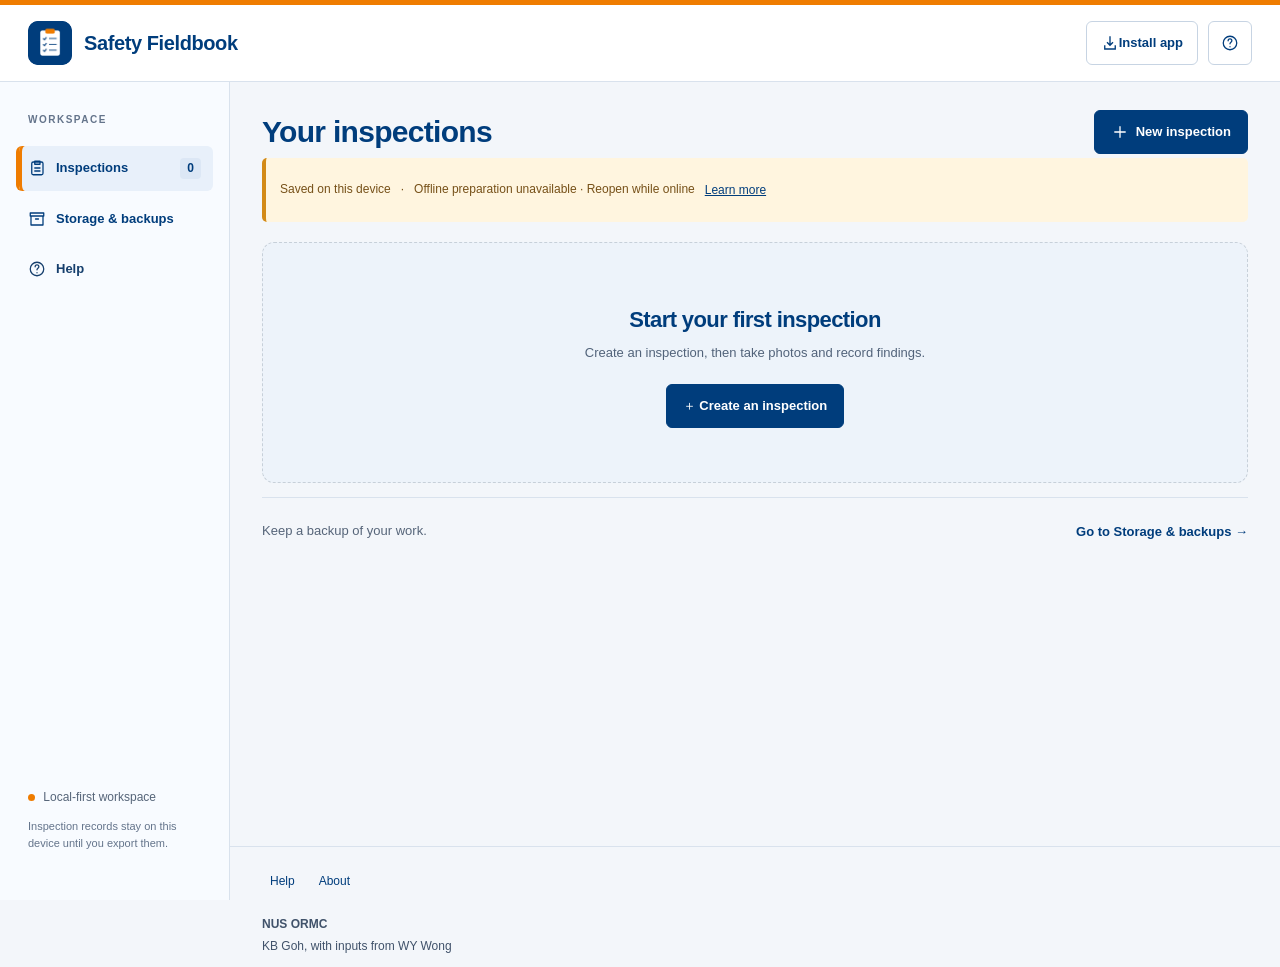
==== index.html @ 097affde "Release 1.1.0: compact status, clear warnings and dated releases" ====
<!doctype html><html lang="en"><head><meta charset="utf-8"><meta name="viewport" content="width=device-width,initial-scale=1,viewport-fit=cover"><meta name="theme-color" content="#003D7C"><link rel="manifest" href="manifest.webmanifest"><link rel="icon" type="image/png" href="icon-rounded-192.png"><link rel="apple-touch-icon" href="apple-touch-icon.png"><meta name="apple-mobile-web-app-capable" content="yes"><meta name="apple-mobile-web-app-title" content="Fieldbook"><title>Safety Fieldbook</title><link rel="stylesheet" href="style.css"></head><body>
<header class="app-header"><div class="brand-row"><a class="brand" href="./"><img class="mark" src="icon-rounded-192.png" width="44" height="44" alt=""> <span class="brand-name">Safety Fieldbook</span></a><button id="installApp" class="install-control" aria-controls="installHelp" aria-expanded="false" title="Install app or view installation instructions"><svg width="18" height="18" viewBox="0 0 24 24" aria-hidden="true" fill="none" stroke="currentColor" stroke-width="1.8"><path d="M12 3v12m-4-4 4 4 4-4M5 15v5h14v-5"/></svg><span id="installLabel">Install app</span></button><a class="header-help" href="help.html" aria-label="Help" title="Help"><svg class="ui-icon" width="18" height="18" viewBox="0 0 24 24" fill="none" stroke="currentColor" stroke-width="1.7" stroke-linecap="round" stroke-linejoin="round" aria-hidden="true" focusable="false"><circle cx="12" cy="12" r="9"/><path d="M9.5 9a2.5 2.5 0 0 1 5 0c0 2-2.5 2-2.5 4M12 17h.01"/></svg></a></div></header><aside aria-label="Workspace navigation"><div class="workspace">WORKSPACE</div><button class="nav active" id="inspectionsNav"><svg class="ui-icon" width="18" height="18" viewBox="0 0 24 24" fill="none" stroke="currentColor" stroke-width="1.7" stroke-linecap="round" stroke-linejoin="round" aria-hidden="true" focusable="false"><rect x="5" y="4" width="15" height="17" rx="2"/><path d="M9 3h7v4H9zM9 12h7M9 16h7"/></svg>Inspections <span id="navCount">0</span></button><button class="nav" id="storageNav"><svg class="ui-icon" width="18" height="18" viewBox="0 0 24 24" fill="none" stroke="currentColor" stroke-width="1.7" stroke-linecap="round" stroke-linejoin="round" aria-hidden="true" focusable="false"><path d="M4 8h16v12H4zM3 4h18v4H3zM10 12h4"/></svg>Storage & backups</button><a class="nav help-nav" href="help.html"><svg class="ui-icon" width="18" height="18" viewBox="0 0 24 24" fill="none" stroke="currentColor" stroke-width="1.7" stroke-linecap="round" stroke-linejoin="round" aria-hidden="true" focusable="false"><circle cx="12" cy="12" r="9"/><path d="M9.5 9a2.5 2.5 0 0 1 5 0c0 2-2.5 2-2.5 4M12 17h.01"/></svg>Help</a><div class="aside-bottom"><span class="local-dot"></span> Local-first workspace<p>Inspection records stay on this device until you export them.</p></div></aside>
<div class="shell"><span id="crumb" hidden>Inspections</span><dialog id="appInfoDialog" aria-labelledby="appInfoTitle"><h2 id="appInfoTitle">Safety Fieldbook app</h2><p class="release-meta">Version 1.1.0 · <time datetime="2026-11-10">10 Nov 2026</time></p><details class="release-notes"><summary>What’s new in 1.1.0</summary><ul><li>Compact saving and offline status below the page title.</li><li>Prominent warnings when saving or offline preparation fails.</li><li>Version, release date and release notes in About and app information.</li></ul></details><p id="installHelp">Open this app online once and wait for “Offline ready”. On iPhone or iPad: open in Safari, tap Share, then Add to Home Screen. On Android or desktop: use Install app or your browser’s install menu. Drafts and photos stay in this browser; export backups regularly.</p><p id="installMessage" role="status" aria-live="polite"></p><div class="actions"><button id="checkAppUpdate" type="button">Check for updates</button><button id="closeAppInfo" type="button" class="primary">Close</button></div></dialog><main>
<button class="back inspection-back" id="inspectionBack" hidden><svg class="ui-icon" width="18" height="18" viewBox="0 0 24 24" fill="none" stroke="currentColor" stroke-width="1.7" stroke-linecap="round" stroke-linejoin="round" aria-hidden="true" focusable="false"><path d="m10 5-7 7 7 7M3 12h18"/></svg>All inspections</button><div class="page-heading"><div><div class="eyebrow">OBSERVE. RECORD. IMPROVE.</div><h1 id="pageTitle" tabindex="-1">Your inspections</h1><p id="pageSubtitle">A clearer picture of safety, one finding at a time.</p></div><button class="primary" id="newInspection"><svg class="ui-icon" width="18" height="18" viewBox="0 0 24 24" fill="none" stroke="currentColor" stroke-width="1.7" stroke-linecap="round" stroke-linejoin="round" aria-hidden="true" focusable="false"><path d="M12 5v14M5 12h14"/></svg>New inspection</button></div>
<div id="pageStatus" class="page-status" aria-label="Saving and offline status"><span id="saveStatus" role="status" aria-live="polite">Opening local storage…</span><span class="status-separator" aria-hidden="true">·</span><span id="offlineStatus" role="status">Preparing offline app…</span><span id="networkStatus" hidden></span><button id="statusDetails" class="status-details" aria-controls="deviceStatusHelp" aria-expanded="false">Learn more</button><button id="updateApp" hidden>Update available</button></div><p id="deviceStatusHelp" hidden>Drafts and attachments are saved in this browser on this device. Export a ZIP for a backup. Offline ready means the app files are cached; cloud upload is unavailable. <a href="help.html#saving-offline">Saving and offline help</a></p><div id="content"></div>
</main><footer class="app-footer"><nav aria-label="Footer"><a href="help.html">Help</a><a href="help.html#about">About</a></nav><div class="footer-credit"><span>NUS ORMC</span><span>KB Goh, with inputs from WY Wong</span></div></footer></div>
<dialog id="inspectionDialog" aria-labelledby="inspectionDialogTitle"><form id="inspectionForm"><div class="eyebrow">GET STARTED</div><h2 id="inspectionDialogTitle">New inspection</h2><label>Inspection title<input name="title" required maxlength="160" placeholder="e.g. Engineering laboratory walkthrough"></label><div class="form-grid"><label>Date<input name="date" type="date" required></label><label>Inspector<input name="inspector" required maxlength="100" placeholder="Your name"></label></div><div class="actions"><button type="button" data-close="inspectionDialog">Cancel</button><button class="primary" type="submit">Save inspection</button></div></form></dialog>
<dialog id="findingDialog" aria-labelledby="findingDialogTitle"><form id="findingForm"><div class="eyebrow">FIELD NOTE</div><h2 id="findingDialogTitle" tabindex="-1">Add a finding</h2><div id="findingPhotoPreviews" class="finding-photo-previews" hidden></div><p id="findingPhotoStatus" class="muted"></p><p class="camera-storage-help">Camera photos are stored in this app and may not appear in Photos. Use a photo’s ⋯ menu to download its original or open Share / save photo, then choose Save Image if offered.</p><button type="button" id="finishFindingLaterTop" hidden>Finish later · Keep photos</button><label>Description<textarea name="description" aria-describedby="descriptionDictationHelp" required rows="3" placeholder="What did you observe?"></textarea></label><p id="descriptionDictationHelp" class="dictation-help">Use your keyboard’s microphone to dictate. <a href="help.html#voice-input" target="_blank" rel="noopener">Help ↗</a></p><fieldset class="location-fields"><legend>Location <span class="muted">(optional)</span></legend><label>Building<input name="building" placeholder="e.g. Engineering E3"></label><div class="form-grid"><label>Floor<input name="floor" placeholder="e.g. Level 2"></label><label>Room<input name="room" placeholder="e.g. 02-14"></label></div></fieldset><div class="discard-finding-row"><button type="button" class="danger" id="discardFinding" hidden>Discard incomplete finding</button></div><div class="actions finding-form-actions"><button type="button" data-close="findingDialog" id="cancelFinding">Cancel</button><button class="primary" id="saveFindingDetails">Save finding</button></div></form></dialog>
<dialog id="photoDialog" class="photo-dialog" aria-labelledby="photoDialogTitle"><div class="photo-head"><div><div class="eyebrow">PHOTO WORKSPACE</div><h2 id="photoDialogTitle">Annotate photo</h2></div><button id="closePhoto">Done</button></div><div class="toolbar" role="group" aria-label="Annotation tools"><button data-tool="select" class="selected">↖ Move</button><button data-tool="arrow">↗ Arrow</button><button data-tool="circle">○ Circle</button><button data-tool="rectangle">□ Rectangle</button><button data-tool="text">T Text</button><label class="color-label">Color <input id="annotationColor" type="color" value="#ed503f"></label></div><p class="muted">Drag to draw. Choose Move and an annotation below to reposition it. Originals are preserved. <a href="help.html#photos" target="_blank" rel="noopener">Annotation help ↗</a></p><div class="canvas-wrap"><canvas id="canvas" aria-label="Photo annotation canvas"></canvas></div><div id="annotationList"></div><label>Text for selected or new annotation<input id="annotationText" placeholder="e.g. Keep access clear"></label><div class="actions"><button id="deleteAnnotation">Delete selected</button><button id="undoAnnotation">Undo last change</button></div></dialog>

<dialog id="exportDialog" aria-labelledby="exportDialogTitle"><form id="exportForm"><div class="eyebrow">DOWNLOAD & ORGANISE</div><h2 id="exportDialogTitle">Export inspection</h2><p id="exportSummary" class="muted"></p><p class="small"><a href="help.html#export" target="_blank" rel="noopener">Help choosing an export option ↗</a></p><fieldset class="export-options"><legend>Export options</legend>
<label class="export-option"><input type="radio" name="mode" value="archive"><span><strong>Smaller archive · Keep originals</strong><small>Unchanged original photos + annotated JPEGs, up to 1600 px. Smaller than full quality when annotated PNGs are large.</small></span></label>
<label class="export-option"><input type="radio" name="mode" value="share" checked><span><strong>Compact sharing · Recommended</strong><small>Use this ZIP in Safety Fieldbook Report Studio.</small><small>Default for sharing. Annotated JPEGs only, up to 1600 px. Original photos are NOT included in this ZIP. Originals stay on this device.</small></span></label>
<label class="export-option"><input type="radio" name="mode" value="full"><span><strong>Full quality · Original resolution</strong><small>Unchanged originals + full-resolution annotated PNGs. Best when fine image detail needs to be retained.</small></span></label>
<label class="export-option"><input type="radio" name="mode" value="recovery"><span><strong>Recovery backup · Readable files only</strong><small>Use if an export fails. Saves text, metadata and readable originals without rendering. Missing files are listed in RECOVERY-NOTES.txt. May be incomplete.</small></span></label></fieldset><p class="muted">Standard options include an offline HTML report, finding folders, findings.csv, photos.csv, audio.csv, saved audio and editable annotation metadata in JSON. JPEGs may lose fine detail. Size varies by photo.</p><p class="muted" id="exportWarning"></p><p id="exportStatus" role="status" aria-live="polite"></p><div class="actions"><button type="button" data-close="exportDialog" id="cancelExport">Cancel</button><button class="primary" id="downloadExport">Download ZIP</button></div></form></dialog>
<dialog id="voiceDialog" aria-labelledby="voiceDialogTitle"><form id="voiceForm"><div class="eyebrow">LOCAL AUDIO NOTE</div><h2 id="voiceDialogTitle">Voice note</h2><p class="muted">Record or attach an audio note to this finding. Audio is saved on this device and included in exports.</p><label>Note title<input id="voiceTitle" maxlength="120" placeholder="e.g. Access obstruction at Room 02-14"></label><div class="voice-record-controls"><button type="button" id="startRecording">● Record audio</button><button type="button" id="stopRecording" disabled>Stop recording</button><label class="audio-attachment">Attach audio file<input id="voiceFile" type="file" accept="audio/*"></label></div><p id="voiceStatus" role="status" aria-live="polite">Ready to record or attach audio.</p><audio id="voicePlayback" controls preload="metadata" hidden></audio><p class="muted">Recording stops after 5 minutes or when the app goes into the background. Review and save the note before leaving.</p><div class="actions"><button type="button" id="cancelVoice">Cancel</button><button class="primary" id="saveVoice" disabled>Save audio note</button></div></form></dialog>
<dialog id="deleteDialog" aria-labelledby="deleteDialogTitle"><form id="deleteForm"><div class="eyebrow">LOCAL RECORDS</div><h2 id="deleteDialogTitle">Delete inspection?</h2><p id="deleteSummary"></p><p class="muted">Export any records you need before deleting. This cannot be undone, and exported records cannot currently be imported back into the app. Close other Fieldbook tabs first.</p><label id="deleteConfirmLabel" hidden>Type DELETE to clear all local inspections<input id="deleteConfirm" autocomplete="off" spellcheck="false"></label><p id="deleteStatus" role="status"></p><div class="actions"><button type="button" data-close="deleteDialog" id="cancelDelete">Cancel</button><button class="danger-button" id="confirmDelete">Delete inspection</button></div></form></dialog>
<dialog id="unsavedFormDialog" aria-labelledby="unsavedFormTitle"><h2 id="unsavedFormTitle">Keep your unsaved edits?</h2><p id="unsavedFormMessage"></p><div class="actions"><button id="discardFormEdits">Discard edits</button><button id="keepFormEditing" class="primary" autofocus>Keep editing</button></div></dialog><dialog id="discardFindingDialog" aria-labelledby="discardFindingTitle"><h2 id="discardFindingTitle">Discard incomplete finding?</h2><p id="discardFindingSummary"></p><div class="actions"><button id="keepPhotoFinding">Keep finding</button><button id="confirmDiscardFinding" class="danger-button">Discard finding & photos</button></div></dialog><dialog id="photoImportDialog" aria-labelledby="photoImportTitle"><h2 id="photoImportTitle">Saving photos</h2><p id="photoImportStatus" role="status" aria-live="polite">Preparing photos…</p><p class="muted">Keep this page open while the original photos are saved on this device.</p></dialog><dialog id="captureDialog" class="capture-dialog" aria-labelledby="captureTitle"><h2 id="captureTitle">Take photo</h2><p id="captureStatus" role="status" aria-live="polite"></p><video id="captureVideo" autoplay muted playsinline aria-label="Live camera preview"></video><label id="captureCameraLabel" hidden>Camera<select id="captureCamera"></select></label><div class="actions"><button id="captureCancel" type="button">Cancel</button><button id="captureFallback" type="button">Add images instead</button><button id="captureRetry" type="button" hidden>Try again</button><button id="capturePhoto" type="button" class="primary" disabled>Capture photo</button></div></dialog><dialog id="helpDialog" class="help-dialog" aria-labelledby="helpDialogTitle"><div class="help-dialog-head"><h2 id="helpDialogTitle">Safety Fieldbook Help</h2><button id="closeHelp" type="button">Close Help</button></div><iframe id="helpFrame" title="Safety Fieldbook help guide"></iframe></dialog><div id="toast" role="status"></div><input id="photoInput" type="file" accept="image/*" multiple hidden><input id="cameraInput" type="file" accept="image/*" capture="environment" hidden><script type="module" src="app.js"></script><script type="module" src="pwa.js"></script><script type="module" src="help-popup.js"></script></body></html>
---- style.css ----
:root{font-family:'DM Sans',system-ui,sans-serif;color:#23303d;background:#f3f5f7;font-synthesis:none;--brand:#16304b;--muted:#767b80;--line:#dce0e4}*{box-sizing:border-box}body{margin:0}button,input,textarea,select{font:inherit}button{cursor:pointer;min-height:44px;border:1px solid #d5d9de;background:white;color:#283747;border-radius:7px;padding:10px 16px;font-weight:600}button:hover{background:#e9edf2}button:disabled{cursor:wait;opacity:.5}button:focus-visible,a:focus-visible{outline:3px solid #d3a94a;outline-offset:3px}.primary{background:var(--brand);color:white;border-color:var(--brand);box-shadow:0 2px 3px #18273814}.primary:hover{background:#224060}aside{position:fixed;width:250px;height:100dvh;background:#e9edf1;border-right:1px solid var(--line);padding:32px 22px;display:flex;flex-direction:column}.brand{display:flex;align-items:center;gap:10px;text-decoration:none;color:#172a3f;font-family:Manrope,system-ui;font-size:18px;font-weight:600;letter-spacing:-.7px}.mark{background:#17304a;color:#cddbea;border-radius:10px;font-size:30px;line-height:42px;width:42px;text-align:center}.workspace{font-size:10px;letter-spacing:1.8px;color:#898e94;margin:49px 12px 18px;font-weight:700}.nav{text-align:left;background:transparent;border:0;margin:3px 0;font-size:14px}.nav.active{background:#d7dee6;color:#19314b}.nav span{float:right;font-size:12px;background:#e9edf2;padding:2px 6px;border-radius:4px}.aside-bottom{margin-top:auto;font-size:12px;color:#4c5a68;line-height:1.7;padding:12px}.aside-bottom p{color:#7c8289;font-size:11px}.version{display:block;margin-top:28px;font-size:9px;letter-spacing:1px}.local-dot{display:inline-block;width:7px;height:7px;background:#5e7791;border-radius:50%;margin-right:5px}.shell{margin-left:250px}header{height:78px;border-bottom:1px solid var(--line);display:flex;align-items:center;justify-content:space-between;padding:0 44px;font-size:12px;color:#7a8087;background:#f8f9fb}.slash{margin:0 16px;color:#b1b7bd}header b{font-weight:500;color:#404b57}#saveStatus{font-size:11px}main{max-width:1320px;margin:auto;padding:45px 44px 28px;min-height:calc(100dvh - 136px)}.page-heading{display:flex;align-items:center;justify-content:space-between;gap:20px;margin-bottom:32px}.eyebrow{font-size:10px;letter-spacing:2px;font-weight:700;color:#73808e}h1{font-family:Manrope,system-ui;font-size:34px;font-weight:600;letter-spacing:-1.5px;margin:10px 0}h2{font-family:Manrope,system-ui;font-size:22px;letter-spacing:-.6px}p{line-height:1.6}.page-heading p{color:#7b8187;font-size:13px;margin:0}.stats{display:grid;grid-template-columns:repeat(3,1fr);gap:16px;margin-bottom:32px}.stat{background:#fff;border:1px solid var(--line);border-radius:10px;padding:21px 24px;display:flex;justify-content:space-between;align-items:center}.stat strong{display:block;font-size:30px;font-family:Manrope;font-weight:500}.stat span{font-size:11px;color:#7c838a}.stat .stat-icon{width:39px;height:39px;border-radius:50%;background:#ebeff3;display:grid;place-items:center;font-size:18px;color:#5c7085}.section-heading{display:flex;align-items:center;justify-content:space-between;margin:22px 0 17px}.section-heading h2{font-size:17px;margin:0}.small,.muted{font-size:12px;color:#787e85}.inspection-card{background:white;border:1px solid var(--line);border-radius:10px;padding:22px 25px;margin-bottom:13px;display:flex;align-items:center;gap:18px}.card-icon{background:#e9eef3;width:48px;height:52px;border-radius:9px;display:grid;place-items:center;font-size:24px;flex-shrink:0}.card-body{flex:1;min-width:0}.card-body h3{font-size:16px;margin:0 0 9px;font-weight:600;overflow-wrap:anywhere}.card-meta{font-size:11px;color:#7a8087;display:flex;gap:18px;flex-wrap:wrap}.badge{font-size:10px;display:inline-block;padding:5px 9px;border-radius:4px;background:#e5ebf2;color:#455f7b;font-weight:600}.badge.High{background:#fae8e1;color:#af4d35}.badge.Medium{background:#faf1db;color:#9b762d}.badge.Low{background:#e4eaf1;color:#445d78}.empty{border:1px dashed #c7d0d9;border-radius:12px;background:#e9eef3;text-align:center;padding:54px 24px}.empty-symbol{font-size:35px;color:#657a91;margin-bottom:12px}.empty h2{margin:10px}.empty p{font-size:13px;color:#717a83;max-width:360px;margin:10px auto 20px}.note{display:flex;gap:15px;background:#e7ebf0;border-radius:8px;margin-top:30px;padding:18px 22px;color:#657280;font-size:12px;line-height:1.7}.note strong{color:#415367}.note p{margin:3px 0 0}footer{display:flex;justify-content:space-between;font-size:10px;color:#8f97a0;padding:20px 44px;border-top:1px solid var(--line)}.actions{display:flex;justify-content:flex-end;gap:10px;margin-top:22px;flex-wrap:wrap}.detail-top{background:#fff;border:1px solid var(--line);border-radius:10px;padding:22px;margin-bottom:24px;display:flex;align-items:center;justify-content:space-between;gap:12px}.back{background:transparent;border:0;padding-left:0}.finding{background:white;border:1px solid var(--line);border-radius:10px;padding:24px;margin-bottom:18px}.finding-title{display:flex;align-items:flex-start;gap:12px}.finding-title h3{font-size:16px;line-height:1.5;font-weight:500;margin:0;flex:1;white-space:pre-wrap;overflow-wrap:anywhere}.finding-number{font-size:11px;color:#778492;padding-top:5px}.finding-location{font-size:12px;color:#767e87;margin:12px 0}.finding-buttons{display:flex;gap:8px;flex-wrap:wrap;margin-top:18px}.finding-buttons button{font-size:12px}.photos{display:flex;gap:12px;overflow:auto;margin-top:17px;padding-bottom:8px}.photo-card{flex:0 0 150px}.photo-card img{width:150px;height:112px;object-fit:cover;border-radius:7px;display:block}.photo-card button{font-size:10px;width:100%;padding:4px;min-height:36px;margin-top:5px}.danger{color:#a34d3b}.storage-grid{display:grid;grid-template-columns:1fr 1fr;gap:20px}.storage-card{background:white;border:1px solid var(--line);border-radius:10px;padding:26px}.storage-card p{font-size:13px;color:#798087}.storage-card h3{font-size:17px}.storage-card.local{grid-column:1/-1;background:#e1e8f0}.storage-card .badge{background:#edeff1;color:#808890}dialog{border:1px solid #ced5dd;border-radius:14px;padding:30px;width:min(560px,calc(100% - 28px));color:#2a3643;max-height:92dvh;overflow:auto;box-shadow:0 25px 100px #131f2c33}dialog::backdrop{background:#15283c77;backdrop-filter:blur(3px)}dialog h2{margin:10px 0 25px}label{display:flex;flex-direction:column;font-size:12px;font-weight:600;gap:7px;margin:15px 0}input,textarea,select{min-height:46px;border:1px solid #cfd6de;background:#f9fafc;border-radius:6px;padding:11px;color:#2a3643;width:100%}input:focus,textarea:focus,select:focus{outline:2px solid #7d94ac;outline-offset:1px}.form-grid{display:grid;grid-template-columns:1fr 1fr;gap:0 15px}.photo-dialog{width:min(950px,calc(100% - 20px))}.photo-head{display:flex;justify-content:space-between;align-items:center}.photo-head h2{margin:5px 0 16px}.toolbar{display:flex;gap:7px;flex-wrap:wrap}.toolbar button{font-size:12px;padding:8px 12px}.selected{background:#d8e2ec;border-color:#58708a}.color-label{flex-direction:row;align-items:center;margin:0}.color-label input{width:44px;padding:4px}.canvas-wrap{background:#18222d;border-radius:8px;text-align:center;overflow:hidden}canvas{max-width:100%;height:auto;max-height:52dvh;touch-action:none;vertical-align:middle}#annotationList{display:flex;gap:6px;flex-wrap:wrap;margin-top:12px}#annotationList button{font-size:11px;min-height:36px}#toast{position:fixed;bottom:25px;left:50%;transform:translateX(-50%);background:#162a3f;color:white;padding:14px 22px;border-radius:8px;font-size:13px;display:none;z-index:10;max-width:90vw}.review-note{font-size:12px;color:#6b7783}.review-note.warning{color:#a74d35}@media(max-width:1000px){aside{width:205px;padding:28px 14px}.brand{font-size:15px}.shell{margin-left:205px}main{padding:32px 26px}header,footer{padding-left:26px;padding-right:26px}.card-meta{gap:10px}.inspection-card{padding:18px}.page-heading h1{font-size:29px}}@media(max-width:700px){aside{position:static;width:100%;height:auto;padding:15px 18px;flex-direction:row;align-items:center;gap:10px;flex-wrap:wrap;border-right:0}.brand{font-size:17px;flex:1}.mark{width:32px;font-size:24px;line-height:33px}.workspace,.aside-bottom{display:none}.nav{font-size:11px;padding:8px;min-height:40px}.nav span{display:none}.shell{margin-left:0}header{height:55px;padding:0 18px;font-size:10px}#saveStatus{font-size:10px;max-width:50%;text-align:right}main{padding:27px 18px;min-height:calc(100dvh - 195px)}.page-heading{align-items:flex-start;flex-direction:column;margin-bottom:24px;gap:18px}.page-heading h1{font-size:29px}.page-heading>.primary{width:100%}.stats{gap:8px;margin-bottom:25px}.stat{padding:15px 12px}.stat strong{font-size:25px}.stat span{font-size:10px}.stat .stat-icon{display:none}.inspection-card{gap:12px;padding:17px 14px;flex-wrap:wrap}.card-icon{width:38px;height:44px}.inspection-card>button{width:100%;margin-top:4px}.card-body h3{font-size:14px}.detail-top{flex-wrap:wrap;padding:16px}.detail-top .actions{margin:0;width:100%}.detail-top .actions button{flex:1}.finding{padding:18px}.finding-title{flex-wrap:wrap}.finding-title h3{min-width:70%;font-size:14px}.storage-grid{grid-template-columns:1fr}.storage-card{padding:21px}footer{padding:18px;gap:15px;font-size:9px}.form-grid{gap:0 10px}dialog{padding:22px}.toolbar button{padding:8px}.note{padding:15px}.eyebrow{font-size:9px}}

.pwa-panel{border:1px solid var(--line);border-radius:8px;padding:13px 16px;background:#e7edf3;margin:-8px 0 25px;display:flex;align-items:center;justify-content:space-between;gap:12px;flex-wrap:wrap;font-size:11px}.pwa-panel>div:first-child{display:flex;flex-direction:column;gap:4px}#offlineStatus{font-weight:600}#networkStatus{font-size:10px;color:#677380}.pwa-actions{display:flex;gap:8px}.pwa-actions button{font-size:11px;min-height:44px;padding:7px 11px}#installHelp{width:100%;margin:0;line-height:1.7;color:#556373}[hidden]{display:none!important}

/* Interface review: shared app identity, legible metadata and touch controls. */
:root{font-family:system-ui,-apple-system,BlinkMacSystemFont,"Segoe UI",sans-serif;--muted:#59626b}
.brand,h1,h2,.stat strong{font-family:inherit}
.brand{letter-spacing:-.5px;line-height:1.3}
.brand .mark{display:block;width:44px;height:44px;border-radius:10px;flex:0 0 44px;object-fit:contain}
.card-icon{background:transparent;height:48px}
.card-icon img{display:block;width:100%;height:auto;border-radius:9px}
.empty-symbol img{display:block;margin:auto;border-radius:14px}
.stat strong{font-variant-numeric:tabular-nums;font-weight:600}
.stat span,.small,.muted,.card-meta,.finding-location,.review-note,.page-heading p{color:#59626b}
.card-meta,.small,.stat span,.review-note{font-size:12px}
.eyebrow,.workspace{color:#505f6f}
.pwa-panel{font-size:12px}
#networkStatus{font-size:12px;color:#4c5865}
#saveStatus{font-size:12px;color:#4f5964}
.pwa-actions button{font-size:12px}
input,textarea,select{font-size:16px}
.photo-card button,#annotationList button{min-height:44px;font-size:12px}
.finding-buttons button,.toolbar button{font-size:13px}
.color-label input{min-width:44px}
.page-heading>div,.detail-top>div{min-width:0}
h1{overflow-wrap:anywhere}
footer{color:#58626d;font-size:11px}
@media(max-width:700px){
 aside{display:grid;grid-template-columns:1fr 1fr;gap:8px;padding:16px 18px 12px}
 .brand{grid-column:1/-1;font-size:19px;margin-bottom:6px}
 .brand .mark{width:42px;height:42px;flex-basis:42px}
 .nav{min-height:44px;width:100%;margin:0;text-align:center;font-size:13px}
 header{height:auto;min-height:64px;align-items:flex-start;flex-direction:column;justify-content:center;gap:6px;padding:10px 18px}
 #saveStatus{max-width:100%;text-align:left;font-size:11px}
 main{padding-top:24px}
 .page-heading h1{font-size:28px;line-height:1.2;letter-spacing:-1px}
 .page-heading p{font-size:14px}
 .eyebrow{font-size:10px;letter-spacing:1.5px}
 .stats{gap:8px}
 .stat{align-items:flex-start;padding:15px 10px}
 .stat strong{font-size:26px;margin-bottom:6px;line-height:1}
 .stat span{font-size:12px;line-height:1.5;display:block}
 .pwa-panel{padding:13px 12px;gap:12px}
 .pwa-panel>div:first-child{flex:1 1 170px}
 .pwa-actions{flex-wrap:wrap}
 .section-heading{gap:10px}
 .section-heading h2{font-size:17px}
 .section-heading button{font-size:13px;padding:10px 12px}
 .empty{padding:30px 18px}
 .empty h2{font-size:21px;line-height:1.35}
 .empty p{font-size:14px}
 label{font-size:14px}
 .finding-title h3{font-size:16px}
 .finding-location{line-height:1.6}
 .finding-buttons{display:grid;grid-template-columns:1fr 1fr}
 .finding-buttons button{font-size:13px;padding:10px 8px}
 .note{font-size:13px}
 footer{flex-direction:column;gap:5px}
}

@media(max-width:700px){#findingForm .form-grid label:nth-child(n+3){grid-column:1/-1}}

/* Installation stays in the top-right app chrome on desktop and phones. */
.brand-row{display:block}
.install-control{position:fixed;right:24px;top:17px;z-index:20;display:inline-flex;align-items:center;justify-content:center;gap:7px;min-height:44px;font-size:13px;padding:10px 13px;background:#fff}
header{padding-right:175px}
header #saveStatus{margin-left:auto;max-width:55%}
.export-options{padding:0;border:0;margin:20px 0}
.export-options legend{font-size:14px;font-weight:600;margin-bottom:5px}
.export-option{display:flex;flex-direction:row;align-items:flex-start;gap:12px;border:1px solid #c7cfd8;border-radius:8px;padding:15px;margin:10px 0;cursor:pointer;font-weight:400}
.export-option:has(input:checked){background:#e6edf4;border-color:#576e87}
.export-option input{flex:0 0 22px;width:22px;height:22px;min-height:22px;margin:0;accent-color:#16304b}
.export-option strong{display:block;font-size:14px;line-height:1.4}
.export-option small{display:block;color:#4d5864;line-height:1.6;margin-top:5px;font-size:13px}
#exportStatus,#deleteStatus{font-size:13px;color:#364759}
.storage-cleanup{grid-column:1/-1}
.danger-button{background:#963f32;border-color:#963f32;color:#fff}
.danger-button:hover{background:#7d3329}
.delete-inspection-row{border-top:1px solid var(--line);padding-top:20px;margin-top:24px;display:flex;justify-content:flex-end}
button:disabled{cursor:default}
@media(max-width:700px){
 .brand-row{grid-column:1/-1;display:flex;align-items:center;justify-content:space-between;gap:10px;min-width:0}
 .brand{font-size:17px;min-width:0;margin:0;gap:8px}
 .brand-name{min-width:0}
 .brand .mark{width:38px;height:38px;flex-basis:38px}
 .install-control{position:static;flex:0 0 auto;font-size:12px;padding:9px 10px}
 header{padding:10px 18px}
 header #saveStatus{margin-left:0;max-width:100%}
 .export-option{padding:12px;gap:10px}
 .export-option strong{font-size:14px}
}

/* Native date controls must not impose their intrinsic width on a grid cell. */
.form-grid{grid-template-columns:repeat(2,minmax(0,1fr))}
.form-grid>label{min-width:0}
input,textarea,select{min-width:0;max-width:100%}
@media(max-width:700px){#inspectionForm .form-grid{grid-template-columns:minmax(0,1fr)}}

.voice-record-controls{display:flex;gap:10px;flex-wrap:wrap;align-items:center}
.audio-attachment{font-size:13px;margin:0;max-width:100%;gap:5px}
.audio-attachment input{font-size:13px;padding:6px}
#voicePlayback,.voice-note audio{width:100%;margin:12px 0;min-height:44px}
#voiceStatus{font-size:13px;color:#364759}
.voice-notes h4{margin:24px 0 12px;font-size:15px}
.voice-note{background:#eff3f7;border:1px solid var(--line);padding:16px;border-radius:8px;margin-top:12px;min-width:0}
.voice-note strong{overflow-wrap:anywhere}
.voice-transcript{white-space:pre-wrap;overflow-wrap:anywhere;color:#4d5864;font-size:14px}

/* Safari date controls otherwise retain an intrinsic width wider than the grid track. */
#inspectionForm input[type=date]{display:block;-webkit-appearance:none;appearance:none;box-sizing:border-box;width:0;min-width:100%;max-width:100%;min-inline-size:100%;padding-inline:11px;text-align:left}
#inspectionForm input[type=date]::-webkit-date-and-time-value{min-width:0;text-align:left}

.header-status{display:flex;align-items:center;gap:22px;min-width:0}.header-status .pwa-panel{border:0;border-left:1px solid var(--line);border-radius:0;background:transparent;padding:0 0 0 18px;margin:0;gap:10px;font-size:11px}.shell>#installHelp{padding:14px 24px;background:#e7edf3;margin:0;width:auto}.header-status #saveStatus{max-width:none}.header-status #offlineStatus{color:#36495e}
@media(max-width:700px){.shell>header{height:auto;min-height:85px;padding:12px 18px;flex-wrap:wrap;gap:10px}.header-status{width:100%;gap:10px;justify-content:space-between;align-items:flex-start}.header-status #saveStatus{flex:1;max-width:52%;text-align:left;line-height:1.5}.header-status .pwa-panel{flex:1;padding-left:10px;font-size:10px;justify-content:flex-end;text-align:right}.header-status .pwa-panel>div:first-child{gap:3px}.header-status #networkStatus{font-size:9px}.header-status .pwa-actions:empty{display:none}}

.finding-disclosure{padding:0}.finding-disclosure>summary{padding:18px;cursor:pointer;list-style:none;min-height:88px}.finding-disclosure>summary::-webkit-details-marker{display:none}.finding-disclosure>summary:focus-visible{outline:3px solid #7d94ac;outline-offset:2px}.finding-disclosure .finding-title h3{display:-webkit-box;-webkit-line-clamp:2;-webkit-box-orient:vertical;overflow:hidden}.finding-expand{display:block;font-size:11px;color:var(--brand);margin-top:10px}.finding-disclosure[open] .finding-expand{font-weight:700}.finding-body{padding:0 18px 18px;border-top:1px solid var(--line)}.finding-description{white-space:pre-wrap;overflow-wrap:anywhere}.finding-search{display:flex;gap:8px;align-items:flex-end;margin-bottom:14px;flex-wrap:wrap}.finding-search label{flex:1;min-width:160px;margin:0}.findings-pagination{display:flex;justify-content:space-between;align-items:center;gap:8px;margin:22px 0;font-size:12px}.findings-pagination button:disabled{cursor:default}.finding-disclosure .finding-location{overflow-wrap:anywhere}

.dictation-help{padding:14px 16px;border:1px solid var(--line);border-radius:8px;background:#e7edf3;font-size:12px;line-height:1.6}

.shell>footer{flex-wrap:wrap;row-gap:10px}.footer-credit{flex-basis:100%;font-size:10px;color:#656e77;line-height:1.5}

/* NUS primary corporate palette: https://www.nus.edu.sg/identity/guidelines/corporate-colours */
:root{--nus-blue:#003D7C;--nus-orange:#EF7C00;--brand:var(--nus-blue);--line:#dce3ec;--muted:#5c6c80;color:#23364d;background:#f5f7fa}
aside{background:#eef3f9;border-top:4px solid var(--nus-orange)}.brand,h1,h2,.stat strong,.finding-expand{color:var(--nus-blue)}.mark{background:var(--nus-blue)}
.primary{background:var(--nus-blue);border-color:var(--nus-blue);color:#fff}.primary:hover{background:#002e60;border-color:#002e60}
button{color:#163f6d}button:hover{background:#edf3fa}.nav.active{background:#dce8f5;color:var(--nus-blue);box-shadow:inset 3px 0 0 var(--nus-orange)}
.eyebrow{color:var(--nus-blue)}.local-dot{background:var(--nus-orange)}.stat-icon{color:var(--nus-blue)!important;background:#eaf0f8!important}
input:focus,textarea:focus,select:focus{outline-color:var(--nus-blue)}button:focus-visible,a:focus-visible{outline-color:var(--nus-blue)}
.note,.empty,.storage-card.local,.dictation-help{background:#edf3fa}.note strong{color:var(--nus-blue)}.dictation-help{border-left:3px solid var(--nus-orange)}
.header-status #offlineStatus{color:var(--nus-blue)}.export-option:has(input:checked){background:#edf3fa;border-color:var(--nus-blue)}.export-option input{accent-color:var(--nus-blue)}
.footer-credit{color:var(--nus-blue)}.shell>footer{border-top:2px solid var(--nus-orange)}

.help-nav{display:block;text-decoration:none;color:#163f6d;font-weight:600;border-radius:7px}.help-nav:focus-visible{outline:3px solid var(--nus-blue);outline-offset:2px}a{color:#003D7C}
@media(max-width:700px){aside{grid-template-columns:repeat(3,minmax(0,1fr))}.help-nav{display:flex;align-items:center;justify-content:center}.nav{font-size:12px;line-height:1.4;white-space:normal}}
.help-main{max-width:880px;padding:24px;margin:auto;min-height:100dvh}.help-top{display:flex;align-items:center;justify-content:space-between;gap:20px;padding-bottom:24px;margin-bottom:32px;border-bottom:3px solid #EF7C00}.help-top .brand{font-size:19px}.help-back{font-size:14px;line-height:1.5}.help-intro{color:#53667c}.help-offline{padding:14px 16px;background:#eaf1fa;border-left:3px solid #EF7C00;font-size:14px}.help-search-row{display:flex;gap:8px}.help-search-row input{flex:1;min-width:0}.help-topics{display:flex;flex-wrap:wrap;gap:8px;margin:20px 0 24px}.help-topics a{padding:10px 14px;border:1px solid #cedbea;border-radius:7px;background:white;min-height:44px;font-size:14px}.help-topic{background:#fff;border:1px solid #dce3ec;border-radius:10px;margin:12px 0;scroll-margin-top:16px}.help-topic>summary{padding:18px;font-weight:600;font-size:17px;cursor:pointer;min-height:56px;color:#003D7C;line-height:1.5}.help-topic>summary:focus-visible{outline:3px solid #003D7C;outline-offset:2px}.help-topic>div{padding:0 20px 16px;font-size:15px;line-height:1.65}.help-topic li{margin:10px 0}.help-topic ol,.help-topic ul{padding-left:24px}.help-table-wrap{overflow:auto}.help-topic table{border-collapse:collapse;width:100%;font-size:14px}.help-topic th,.help-topic td{text-align:left;vertical-align:top;padding:10px;border:1px solid #dce3ec;min-width:125px}.help-topic dt{font-weight:700;margin-top:18px}.help-topic dd{margin:6px 0 14px}.help-page footer{flex-wrap:wrap;gap:12px;padding:24px 0;margin-top:32px;border-top:2px solid #EF7C00}.help-page #helpResults{font-size:14px;color:#53667c}.help-page .footer-credit{flex-basis:100%}
@media(max-width:600px){.help-main{padding:20px 16px}.help-top{align-items:flex-start;flex-direction:column;gap:16px;margin-bottom:24px}.help-main h1{font-size:29px;letter-spacing:-1px}.help-topic>summary{font-size:16px}.help-topic>div{padding:0 16px 12px}.help-topic table{font-size:13px}}

.finding-entry-actions{display:flex;gap:8px;flex-wrap:wrap}.finding-entry-actions button{font-size:13px}.finding-photo-previews{display:flex;gap:10px;overflow:auto;padding:4px 0 12px}.finding-photo-previews img{width:120px;height:90px;object-fit:cover;border-radius:7px;flex-shrink:0}#findingPhotoStatus{line-height:1.6}.finding-location{white-space:normal}
@media(max-width:700px){.finding-entry-heading{align-items:stretch;flex-direction:column;gap:14px}.finding-entry-actions{display:grid;grid-template-columns:repeat(2,minmax(0,1fr));width:100%}.finding-entry-actions #photoFirstCamera{grid-column:1/-1}.finding-entry-actions button{padding:11px 8px}}

/* UX review: scan summaries, preserve readable status text, keep form actions accessible. */
.card-meta,.finding-location,.small,.muted,.stat span,.review-note,.storage-card p,.empty p,.page-heading p{color:#52637a}.review-note.warning{color:#9b3a28}.finding-number{font-size:12px;color:#52637a}
.finding-disclosure .finding-title{display:grid;grid-template-columns:auto minmax(0,1fr) auto;align-items:start;gap:10px}.finding-disclosure .finding-title h3{min-width:0;font-size:16px}.finding-title .badge{font-size:11px;line-height:1.4}
.finding-summary-meta{display:flex;align-items:center;justify-content:space-between;gap:8px;flex-wrap:wrap;font-size:12px;color:#52637a}.finding-state{border-radius:5px;padding:4px 7px;background:#eaf1f9;color:#003D7C;font-weight:600}.finding-state.incomplete{background:#fff0d9;color:#805000}.finding-state.reviewed{background:#e6f2ed;color:#245d43}.finding-state.pending{background:#edf1f5;color:#45556c}.finding-expand{font-size:12px;margin-top:12px}.finding-location{font-size:13px;line-height:1.5;margin:10px 0}.finding-disclosure>summary{padding:16px}
#findingForm>.finding-form-actions{position:sticky;bottom:-30px;background:#fff;border-top:1px solid var(--line);margin:22px -30px -30px;padding:12px 30px;z-index:2;justify-content:space-between;box-shadow:0 -5px 15px #003d7c08}#findingForm>.finding-form-actions button{min-height:46px}.discard-finding-row:has(button:not([hidden])){border-top:1px solid var(--line);margin-top:22px;padding-top:16px}.discard-finding-row:has(button[hidden]){display:none}
@media(max-width:700px){.header-status #saveStatus,.header-status .pwa-panel,.header-status #networkStatus{font-size:12px;line-height:1.45}.header-status .pwa-panel>div:first-child{flex-basis:auto}.header-status{gap:8px}#findingForm>.finding-form-actions{bottom:-22px;margin:22px -22px -22px;padding:12px 22px}.finding-summary-meta{font-size:12px}.finding-title .badge{font-size:10px}.finding-disclosure .finding-title h3{font-size:15px}}
/* Compact inspection overview and mobile workspace header. */
.header-help{display:none}.status-details{padding:4px 0;border:0;background:transparent;text-align:left;font-weight:400;min-height:44px}.status-details:hover{background:transparent;text-decoration:underline}.shell>#deviceStatusHelp{padding:14px 24px;margin:0;background:#e7edf3;font-size:13px;line-height:1.6}.inspection-back{margin:0 0 8px;min-height:44px}.inspection-view .page-heading .eyebrow,.inspection-view #pageSubtitle{display:none}.inspection-view .page-heading{margin-bottom:16px}.inspection-view .page-heading h1{font-size:28px;line-height:1.25;letter-spacing:-.8px;margin:0}.inspection-overview.detail-top{display:grid;grid-template-columns:minmax(0,1fr) minmax(240px,1fr);gap:16px 28px;padding:20px;margin-bottom:20px}.inspection-meta{display:flex;flex-wrap:wrap;gap:6px 18px;font-size:14px;color:#40526a}.inspection-local{font-size:12px;color:#52637a;margin:8px 0 0}.progress-label{display:flex;align-items:center;justify-content:space-between;gap:12px;font-size:12px;color:#40526a}.progress-label strong{font-weight:600}.inspection-review progress{display:block;width:100%;height:7px;border:0;border-radius:8px;overflow:hidden;margin:9px 0 5px;appearance:none;background:#e4eaf1;accent-color:var(--nus-blue)}progress::-webkit-progress-bar{background:#e4eaf1}progress::-webkit-progress-value{background:var(--nus-blue);border-radius:8px}progress::-moz-progress-bar{background:var(--nus-blue)}#reviewRemaining{border:0;background:transparent;padding:7px 0;text-align:left;font-size:13px;color:var(--nus-blue);min-height:44px}.review-complete{font-size:13px;color:#20623e;margin:9px 0}.inspection-overview .overview-actions{grid-column:1/-1;margin:0;padding-top:12px;border-top:1px solid var(--line);justify-content:flex-end}.overview-actions #editInspection{background:transparent}.header-status #networkStatus[hidden]{display:none}
@media(max-width:700px){
 aside{grid-template-columns:minmax(0,1fr) minmax(0,1fr);padding:12px 16px 8px;gap:8px}.brand-row{gap:8px}.brand-row .brand{font-size:17px;margin:0;gap:8px;min-width:0}.brand .mark{width:34px;height:34px;flex-basis:34px}.brand-name{white-space:nowrap;letter-spacing:-.7px}.header-help{display:flex;align-items:center;justify-content:center;min-width:44px;min-height:44px;text-decoration:none;font-size:19px;font-weight:700;border:1px solid #cbd5e3;border-radius:7px;background:white}.install-control{width:44px;min-width:44px;padding:10px}.install-control #installLabel{display:none}aside>.help-nav{display:none}aside>.nav{white-space:nowrap;font-size:13px;min-height:44px}.breadcrumbs{display:none}.shell>header{min-height:48px;padding:2px 16px;gap:0}.header-status{align-items:center;gap:10px}.header-status #saveStatus{font-size:11px;max-width:none;text-align:left;line-height:1.4}.status-details{flex:1;min-width:0}.header-status .pwa-panel{flex:0 1 auto;border:0;padding:0;min-width:0;text-align:right;gap:4px}.header-status .pwa-panel>div:first-child{display:flex;flex-direction:column;flex-basis:auto;gap:2px}.header-status #offlineStatus,.header-status #networkStatus{font-size:11px}.header-status .pwa-actions button{font-size:11px;padding:6px;min-height:44px}.header-status .pwa-actions:has(button[hidden]){display:none}main{padding:16px 16px 24px}.inspection-view .page-heading h1{font-size:24px;letter-spacing:-.6px}.inspection-view .page-heading{margin-bottom:12px}.inspection-back{font-size:13px;margin:0 0 6px}.inspection-overview.detail-top{grid-template-columns:minmax(0,1fr);padding:16px;gap:13px;margin-bottom:16px}.inspection-meta{flex-direction:column;gap:4px;font-size:13px}.inspection-local{margin-top:6px;font-size:12px}.inspection-overview .overview-actions{padding-top:12px;display:flex;justify-content:space-between;gap:10px}.inspection-overview .overview-actions button{flex:0 1 auto;font-size:13px;padding:10px 14px}.inspection-review progress{margin-bottom:0}.progress-label{font-size:12px}.finding-entry-heading{margin-top:16px}
}
@media(max-width:350px){.brand-row .brand{font-size:15px}.brand-row{gap:4px}.brand .mark{width:30px;height:30px;flex-basis:30px}.header-help,.install-control{min-width:40px;width:40px}.header-status{gap:6px}}
/* Finding evidence, focused edit form, and backups. */
.finding-disclosure[open] .finding-title h3{display:block;overflow:visible;-webkit-line-clamp:unset;white-space:pre-wrap}.finding-body{padding-top:12px}.photos{gap:14px;margin-top:0}.photo-card{flex:0 0 min(300px,85%);position:relative}.photo-card>button{padding:0;overflow:hidden;border:1px solid var(--line);border-radius:8px}.photo-card img{width:100%;height:190px;object-fit:cover;border-radius:0}.photo-card>button span{display:block;padding:8px;font-size:12px}.photo-options{position:absolute;top:8px;right:8px}.photo-options summary,.finding-options summary{list-style:none;cursor:pointer;display:flex;align-items:center;justify-content:center;min-width:44px;min-height:44px;border:1px solid var(--line);border-radius:7px;background:white;font-size:22px;font-weight:700}.photo-options summary::-webkit-details-marker,.finding-options summary::-webkit-details-marker{display:none}.photo-options button,.finding-options button{position:absolute;right:0;z-index:2;min-width:150px;background:white;box-shadow:0 4px 12px #16304b22;margin-top:5px;padding:12px}.finding-options{position:relative;margin-left:auto}.attachment-actions{display:flex;gap:6px;flex-wrap:wrap;margin:14px 0}.attachment-actions button{font-size:12px;padding:8px 10px;flex:1;white-space:nowrap}.finding-main-actions{display:flex;align-items:center;gap:10px;border-top:1px solid var(--line);padding-top:12px}.finding-main-actions>button{font-size:13px}.review-control{display:flex;flex-direction:row;align-items:center;gap:7px;margin:0;min-height:44px;font-size:13px}.review-control input{width:20px;min-height:20px;height:20px;accent-color:var(--nus-blue);margin:0}.finding-filters{display:flex;gap:7px;flex-wrap:wrap;margin:0 0 10px}.finding-filters button{font-size:12px;border-radius:20px;padding:8px 12px;min-height:44px}.finding-filters button[aria-pressed=true]{background:#e1ebf8;border-color:var(--nus-blue);color:var(--nus-blue)}.finding-search{margin-bottom:10px}.dictation-help{padding:0;border:0;background:transparent;font-size:12px;margin:6px 0 20px}.location-fields{border:0;padding:0;margin:20px 0 0;min-width:0}.location-fields legend{font-size:14px;font-weight:700}.location-fields>label{margin-top:8px}.classification-fields{margin-top:8px}.finding-photo-previews img{width:80px;height:60px}.finding-photo-previews{padding-bottom:0}#findingPhotoStatus{font-size:12px;margin:8px 0 14px}#findingForm>label:has(textarea){margin-bottom:6px}#finishFindingLaterTop{font-size:12px;min-height:44px}.backup-layout{display:grid;gap:16px;max-width:850px}.backup-layout h2{font-size:18px;margin:0 0 12px}.backup-layout p{margin:8px 0;line-height:1.6}.backup-layout .storage-summary{background:#edf3fa}.backup-row{display:flex;gap:14px;align-items:center;justify-content:space-between;padding:15px 0;border-top:1px solid var(--line)}.backup-row>div{min-width:0}.backup-row h3{font-size:14px;margin:0;overflow-wrap:anywhere}.backup-row>button{flex-shrink:0;font-size:12px}.storage-details>summary{min-height:44px;cursor:pointer;font-weight:600;display:list-item;list-style-position:inside}.storage-details:not(.storage-card){margin-top:12px}.storage-details p{font-size:13px}.storage-view .page-heading .eyebrow{display:none}.storage-view .page-heading h1{font-size:28px;margin-top:0}.storage-cleanup summary{color:#953e30}.storage-cleanup:not([open]){background:#fffaf8}.storage-card.storage-details{padding-top:12px;padding-bottom:12px}
@media(max-width:700px){.classification-fields{grid-template-columns:minmax(0,1.5fr) minmax(0,1fr)}.location-fields .form-grid{grid-template-columns:minmax(0,1fr) minmax(0,1fr)}.photo-card{flex-basis:85%}.photo-card img{height:180px}.attachment-actions{gap:5px}.attachment-actions button{padding:8px 6px;font-size:11px}.finding-main-actions{gap:8px;flex-wrap:wrap}.review-control{font-size:12px}.finding-main-actions>button{padding:9px 10px;font-size:12px}.backup-layout .storage-card{padding:18px}.backup-row{flex-wrap:wrap}.backup-row>div{flex:1 1 150px}.backup-row>button{min-height:44px}.storage-view .page-heading h1{font-size:24px}.finding-options button{font-size:13px}.finding-filters button{font-size:11px}}

.photo-options summary:focus-visible,.finding-options summary:focus-visible,.storage-details>summary:focus-visible{outline:3px solid var(--nus-blue);outline-offset:2px}
/* Resume work at a glance; quiet attribution footer. */
.list-view .page-heading .eyebrow,.list-view #pageSubtitle{display:none}.list-view .page-heading{margin-bottom:18px}.list-view .page-heading h1{margin:0;font-size:28px;letter-spacing:-.7px}.workspace-summary{font-size:13px;color:#52637a;margin:0 0 18px;line-height:1.6}.workspace-summary strong{font-weight:600;color:#003D7C}.resume-card.inspection-card{display:block;padding:20px;margin-bottom:14px}.resume-card h2{font-size:17px;margin:0 0 6px;letter-spacing:0}.inspection-title-link{border:0;background:transparent;text-align:left;padding:0;min-height:44px;font-size:inherit;line-height:1.4;overflow-wrap:anywhere}.inspection-title-link:hover{background:transparent;text-decoration:underline}.resume-meta{color:#52637a;font-size:13px;margin:0 0 14px}.resume-progress{display:flex;gap:10px;flex-wrap:wrap;justify-content:space-between;align-items:center;font-size:13px;color:#40526a}.edited-label{font-size:12px;color:#52637a;margin:12px 0}.resume-card .continue-inspection{width:100%;margin-top:0;font-size:13px}.backup-reminder{display:flex;align-items:center;justify-content:space-between;gap:12px;padding:12px 0;margin-top:14px;border-top:1px solid var(--line);font-size:13px;color:#52637a}.backup-reminder p{margin:0}.backup-reminder button{border:0;background:transparent;padding:8px 0;font-size:13px;text-align:left}.inspection-search{display:flex;align-items:flex-end;gap:10px;flex-wrap:wrap;margin-bottom:14px}.inspection-search label{margin:0;flex:1 1 160px}.inspection-search label:last-child{flex:0 1 190px}.inspection-search input,.inspection-search select{font-size:14px}footer.app-footer{border-top:1px solid var(--line);padding:12px 44px;display:flex;align-items:center;justify-content:space-between;gap:12px;font-size:12px}footer.app-footer nav{display:flex;gap:8px}footer.app-footer a{display:inline-flex;align-items:center;min-height:44px;padding:8px;text-decoration:none}footer.app-footer a:hover{text-decoration:underline}footer.app-footer .footer-credit{display:flex;flex-direction:column;gap:4px;line-height:1.5;color:#40526a;font-size:12px}.help-page .app-footer{margin-top:24px;padding:12px 0}.app-footer .footer-credit span:first-child{font-weight:600}
@media(max-width:700px){.list-view .page-heading{gap:14px;margin-bottom:14px}.list-view .page-heading h1{font-size:24px}.workspace-summary{font-size:12px;margin-bottom:14px}.resume-card.inspection-card{padding:16px}.resume-card h2{font-size:16px}.resume-progress{font-size:12px}.resume-meta{font-size:12px}.backup-reminder{display:block;margin-top:12px}.backup-reminder button{display:block}.inspection-search label:first-child{flex-basis:100%}.inspection-search label:last-child{flex:1 1 100%;margin-top:4px}footer.app-footer{display:flex;flex-direction:column;align-items:flex-start;padding:10px 16px;gap:6px}.app-footer nav{margin-left:-8px}.app-footer .footer-credit{font-size:12px}}

.photo-read-error{padding:12px;background:#fff2dd;font-size:12px;color:#624620;border:1px solid #dccbab;border-radius:7px;margin-top:8px}.photo-read-error[hidden]{display:none}.photo-read-error p{margin:6px 0}.photo-read-error button{min-height:44px}.photo-options[open]{z-index:4;background:white;border-radius:8px;padding:4px}.photo-options[open] button{position:static;display:block;min-width:145px;font-size:12px;box-shadow:none}.camera-storage-help{font-size:12px;color:#52637a;line-height:1.5;margin:8px 0 16px}.finding-state.complete{background:#edf3fa;color:#40526a}

/* Finding entry uses description, optional location and attachments only. */
.finding-disclosure .finding-title{grid-template-columns:auto minmax(0,1fr)}

/* Keep new-finding actions within reach on mobile inspection pages. */
@media(max-width:700px), (max-height:500px) and (pointer:coarse){
  .inspection-view .finding-entry-actions{position:fixed;inset:auto 0 0;z-index:20;display:grid;grid-template-columns:repeat(3,minmax(0,1fr));gap:8px;width:auto;margin:0;padding:12px max(16px,env(safe-area-inset-right)) calc(12px + env(safe-area-inset-bottom)) max(16px,env(safe-area-inset-left));background:#f8f9fb;border-top:1px solid #cbd5e3;box-shadow:0 -3px 12px #16304b14}
  .inspection-view .finding-entry-actions #photoFirstCamera{grid-column:auto}
  .inspection-view .finding-entry-actions button{min-width:0;min-height:48px;padding:10px 4px;font-size:12px;white-space:nowrap}
  .inspection-view .finding-entry-heading{margin-bottom:10px}
  .inspection-view .shell{padding-bottom:calc(88px + env(safe-area-inset-bottom))}
  .inspection-view:has(dialog[open]) .finding-entry-actions{display:none}
  .inspection-view #toast{bottom:calc(100px + env(safe-area-inset-bottom))}
}

/* Shared Safety Fieldbook / Report Studio visual language. */
:root{font-family:Frutiger,"Helvetica Neue",Arial,sans-serif;--brand:#003D7C;--nus-blue:#003D7C;--line:#d9e2ed;--muted:#566579;color:#233247;background:#f3f6fa}
body{background:#f3f6fa}.brand,h1,h2,h3,.stat strong{font-family:inherit;color:#003D7C}
.ui-icon{display:inline-block;flex:0 0 18px;vertical-align:middle}button .ui-icon,a .ui-icon{margin-right:7px}button:has(.ui-icon),a:has(.ui-icon){align-items:center;justify-content:center}button{font-size:13px;line-height:1.4;font-weight:600;border-radius:6px;border-color:#c7d4e3;color:#003D7C;min-height:44px;box-shadow:none}button:hover{background:#edf3fa}.primary{background:#003D7C;border-color:#003D7C;color:white;box-shadow:none}.primary:hover{background:#002E5D}.danger,.danger-button{color:#a82d27}.danger-button{background:#a82d27;color:white}
button:focus-visible,a:focus-visible,summary:focus-visible,input:focus-visible,textarea:focus-visible,select:focus-visible{outline:3px solid #EF7C00;outline-offset:3px}
.app-header{position:relative;height:auto;min-height:82px;padding:14px 28px;border:0;border-top:5px solid #EF7C00;border-bottom:1px solid var(--line);background:white;color:#003D7C;display:flex}.app-header .brand-row{display:flex;align-items:center;gap:10px;width:100%;margin:0}.app-header .brand{flex:1;display:flex;align-items:center;gap:12px;margin:0;font-size:20px;font-weight:600;letter-spacing:-.4px;min-width:0}.app-header .brand-name{white-space:nowrap}.app-header .mark{width:44px;height:44px;flex-basis:44px;border-radius:10px}.app-header .install-control{box-sizing:border-box;height:44px;min-height:44px;position:static;inset:auto;flex:0 0 auto;display:inline-flex;width:auto;min-width:44px;padding:10px 14px;margin:0;gap:0}.app-header .install-control #installLabel{display:inline}.app-header .header-help{box-sizing:border-box;min-height:44px;flex:0 0 auto;display:inline-flex;width:44px;height:44px;min-width:44px;padding:10px;background:white;border:1px solid #c7d4e3;border-radius:6px}.app-header .header-help .ui-icon{margin:0;width:20px;height:20px}
body>aside{top:82px;width:230px;height:calc(100dvh - 82px);padding:24px 16px;background:#f8fbff;border-top:0;border-right:1px solid var(--line)}aside .workspace{margin:8px 12px 18px;font-size:10px;color:#64748b;letter-spacing:1.5px}.nav{display:flex;align-items:center;justify-content:flex-start!important;gap:0;padding:12px;font-size:13px;margin:3px 0;border-radius:6px;min-height:44px}.nav .ui-icon{margin-right:10px}.nav.active{background:#e8f0fa;color:#003D7C;border-left:3px solid #EF7C00;padding-left:9px}.nav span{float:none;margin-left:auto;background:#dce7f5;padding:2px 7px;border-radius:4px}.help-nav{text-decoration:none}.aside-bottom{font-size:12px;color:#566579;padding:12px;line-height:1.6}.aside-bottom p{font-size:11px;color:#64748b}
.shell{margin-left:230px}.shell>header{height:auto;min-height:76px;background:#f8fbff;border-bottom:1px solid var(--line);padding:12px 32px;display:block}.breadcrumbs{display:none}.header-status{display:flex;align-items:center;justify-content:space-between;gap:10px 18px;flex-wrap:wrap;width:100%}.device-summary{font-size:12px;color:#566579;margin:0;flex-basis:100%;line-height:1.5}.status-details{display:inline-flex;align-items:center;gap:12px;border:0;background:transparent;padding:0;min-height:28px}.status-details:hover{background:transparent}.status-details #saveStatus{font-size:12px;color:#003D7C;text-align:left;max-width:none}.status-explainer{font-size:12px;text-decoration:underline;color:#566579}.header-status .pwa-panel{background:transparent;border:0;padding:0;margin:0;min-width:0;display:flex;gap:10px;text-align:left}.header-status .pwa-panel>div:first-child{flex-basis:auto;display:flex;flex-direction:row;gap:10px;align-items:center}.header-status #offlineStatus,.header-status #networkStatus{font-size:12px;font-weight:400;color:#53677d}.pwa-actions button{min-height:36px;padding:7px 10px;font-size:12px}#deviceStatusHelp,#installHelp{margin:0;padding:14px 32px;background:#f8fbff;color:#566579;border-bottom:1px solid var(--line);font-size:13px;line-height:1.6}
main{padding:28px 32px 32px;max-width:1288px}.page-heading{margin-bottom:22px;gap:18px}.page-heading h1,.list-view .page-heading h1,.storage-view .page-heading h1{font-size:30px;font-weight:600;line-height:1.2;letter-spacing:-.7px;margin:0}.page-heading p{color:#566579}.eyebrow{color:#a64f00;letter-spacing:1.4px}.workspace-summary{font-size:13px;color:#566579;margin-bottom:20px}
.inspection-card,.resume-card.inspection-card,.finding,.storage-card,.detail-top{background:white;border:1px solid var(--line);border-radius:8px;box-shadow:none}.resume-card.inspection-card{padding:20px 22px;border-left:3px solid #d5e2f1;margin-bottom:16px}.resume-card h2{font-size:18px;font-weight:600;letter-spacing:0}.resume-meta,.edited-label{color:#64748b}.resume-progress{color:#53677d}.resume-card .continue-inspection{margin-top:6px}.detail-top.inspection-overview{padding:22px;gap:18px}.inspection-review .progress-label{color:#53677d}.finding-entry-heading h2{font-size:19px;font-weight:600}.finding-disclosure{padding:0;overflow:visible}.finding-disclosure>summary{padding:18px 20px;list-style:none}.finding-disclosure[open]>summary{background:#f8fbff;border-bottom:1px solid var(--line);border-radius:8px 8px 0 0}.finding-body{padding:18px 20px}.finding-number{border-radius:5px;background:#edf3fa;color:#003D7C}.finding-title h3{font-weight:600}.finding-state.incomplete{background:#fff4e3;color:#704505}.finding-expand{color:#003D7C}.finding-search input,.inspection-search input,.inspection-search select{background:white}.finding-filters button{border-radius:6px}.finding-filters button[aria-pressed=true]{background:#edf3fa;border-color:#b9c9da}.finding-options summary,.photo-options summary{border-color:#c7d4e3;border-radius:6px}
input,textarea,select{font-family:inherit;background:white;border-color:#b9c9da;border-radius:5px;min-height:44px;font-size:16px;color:#233247}label{color:#233247}.storage-card{padding:22px}.storage-card h2,.backup-layout h2{font-size:19px}.storage-card p{color:#566579}.backup-layout .storage-summary{background:#f8fbff}.storage-cleanup:not([open]){background:white}.backup-reminder{color:#566579}.inspection-back{display:inline-flex;align-items:center;font-size:13px;min-height:44px;margin:0 0 12px;padding:8px 0}.inspection-back:hover{background:transparent}
dialog{border:1px solid var(--line);border-radius:10px;box-shadow:0 20px 100px #003d7c33;padding:26px}dialog::backdrop{background:#102a4680}dialog h2{font-size:22px;font-weight:600}.export-option{border-color:var(--line);border-radius:7px}.export-option:has(input:checked){border-color:#003D7C;background:#edf3fa}footer.app-footer{border-color:var(--line);color:#566579;padding:12px 32px}.help-page{background:#f3f6fa}.help-main .help-topic{border-color:var(--line);border-radius:8px}.help-topic summary{color:#003D7C}
@media(max-width:1000px) and (min-width:701px){body>aside{width:205px;padding:20px 12px}.shell{margin-left:205px}.shell>header,main{padding-left:24px;padding-right:24px}}
@media(max-width:700px){.app-header{min-height:78px;padding:12px max(16px,env(safe-area-inset-right)) 12px max(16px,env(safe-area-inset-left))}.app-header .brand{font-size:18px;gap:9px}.app-header .mark{width:38px;height:38px;flex-basis:38px}.app-header .install-control{padding:10px;width:44px}.app-header .install-control #installLabel{display:none}.app-header .brand-row{gap:8px}.app-header .brand-name{letter-spacing:-.5px}body>aside{position:static;top:auto;width:100%;height:auto;padding:7px 16px;background:white;border:0;border-bottom:1px solid var(--line);display:grid;grid-template-columns:1fr 1fr;gap:8px}aside .workspace,aside .aside-bottom,aside .help-nav{display:none}.nav{margin:0;padding:10px 12px;font-size:13px;justify-content:center!important}.nav.active{border-left:0;border-bottom:2px solid #EF7C00;padding-left:12px}.shell{margin-left:0}.shell>header{min-height:0;padding:10px 16px}.header-status{gap:5px 12px}.device-summary{font-size:12px}.status-details{flex:1 1 auto}.header-status .pwa-panel{flex:0 1 auto}.status-details #saveStatus,.header-status #offlineStatus,.header-status #networkStatus{font-size:11px}.header-status .pwa-panel>div:first-child{flex-direction:column;align-items:flex-end;gap:2px}.status-explainer{font-size:11px}#deviceStatusHelp,#installHelp{padding:12px 16px;font-size:12px}main{padding:22px 16px 26px}.page-heading{gap:14px;margin-bottom:18px}.page-heading h1,.list-view .page-heading h1,.storage-view .page-heading h1,.inspection-view .page-heading h1{font-size:26px}.resume-card.inspection-card{padding:18px}.resume-card h2{font-size:17px}.detail-top.inspection-overview{padding:18px;gap:14px}.finding-disclosure>summary{padding:16px}.finding-body{padding:16px}.finding-entry-heading{margin-top:20px}.inspection-view .finding-entry-actions{background:white;border-color:var(--line)}.finding-entry-actions .ui-icon{width:16px;height:16px;flex-basis:16px;margin-right:5px}.inspection-view .finding-entry-actions button{display:inline-flex;align-items:center;justify-content:center;gap:0}.photo-card img{height:180px}footer.app-footer{padding:12px 16px}dialog{padding:22px}}
@media(max-width:350px){.app-header .brand{font-size:16px;gap:7px}.app-header .mark{width:32px;height:32px;flex-basis:32px}.app-header .brand-row{gap:5px}.finding-entry-actions .ui-icon{width:14px;height:14px;flex-basis:14px;margin-right:3px}.inspection-view .finding-entry-actions button{font-size:11px}}

/* Keep two equal actions when desktop browsers cannot offer direct capture. */
.finding-entry-actions:has(#photoFirstCamera[hidden]){grid-template-columns:repeat(2,minmax(0,1fr))}

.capture-dialog{width:min(760px,calc(100vw - 32px))}.capture-dialog video{display:block;width:100%;max-height:55dvh;object-fit:contain;background:#142539;border-radius:8px;margin:16px 0}.capture-dialog .actions{flex-wrap:wrap}.capture-dialog button{min-height:44px}.install-control.is-installed{background:#edf5fc;cursor:default}.app-header .install-control.has-update{background:#003d7c;color:white;width:auto}.app-header .install-control.has-update #installLabel,.app-header .install-control.is-installed #installLabel{display:inline}.app-header .install-control.is-installed{width:auto}.app-header .install-control.is-installed svg,.app-header .install-control.has-update svg{display:none}

@media(max-width:700px){.app-header .brand-row{flex-wrap:wrap}.app-header .install-control.has-update{font-size:11px;padding:10px 8px}.app-header .install-control.is-installed{font-size:12px;padding:10px 8px}}

.sharing-guide ul{padding-left:22px;line-height:1.65}.sharing-guide li+li{margin-top:10px}

.about-card{margin:24px 0;padding:24px;background:#fff;border:1px solid var(--line);border-left:4px solid #003D7C;border-radius:8px;scroll-margin-top:24px}.about-heading{display:flex;align-items:center;gap:14px}.about-heading img{flex:0 0 48px;border-radius:10px}.about-heading h2{margin:0;font-size:20px;font-weight:600;line-height:1.3}.about-version{margin:4px 0 0;color:var(--muted);font-size:13px}.about-description{line-height:1.7;margin:18px 0}.about-credits{font-size:12px;color:var(--muted);line-height:1.7;margin:0}@media(max-width:700px){.about-card{padding:18px}.about-heading h2{font-size:18px}}

.help-dialog{width:min(1000px,calc(100vw - 32px));height:min(850px,calc(100dvh - 32px));max-height:calc(100dvh - 32px);padding:0;overflow:hidden}.help-dialog[open]{display:flex;flex-direction:column}.help-dialog-head{display:flex;align-items:center;justify-content:space-between;gap:12px;padding:14px 20px;border-bottom:1px solid var(--line);flex-shrink:0}.help-dialog-head h2{font-size:18px;margin:0}.help-dialog-head button{min-height:44px;white-space:nowrap}.help-dialog iframe{border:0;width:100%;flex:1;min-height:0;background:#f3f6fa}.help-embedded .help-top{display:none}.help-embedded .help-main{padding:24px;max-width:900px}.app-header .install-control.is-installed{cursor:pointer}#appInfoDialog{width:min(560px,calc(100vw - 32px))}@media(max-width:700px){.help-dialog-head{padding:10px 14px}.help-dialog-head h2{font-size:16px}.help-embedded .help-main{padding:18px}}

/* Compact status follows the page title, without a separate header strip. */
.page-heading{margin-bottom:6px}.page-status{display:flex;align-items:center;flex-wrap:wrap;gap:4px 10px;margin:0 0 20px;min-height:36px;color:#52637a;font-size:12px;line-height:1.6}.page-status #saveStatus{font-size:12px;max-width:none;text-align:left;color:inherit}.page-status #offlineStatus{font-weight:400}.page-status #networkStatus{font-size:12px;color:#89510b}.page-status .status-details{flex:0 0 auto;min-height:44px;padding:4px 0;border:0;background:transparent;font-size:12px;text-decoration:underline;font-weight:400;color:#003D7C}.page-status[data-state="error"],.page-status[data-state="warning"]{padding:10px 14px;border-left:4px solid #b63822;border-radius:5px;background:#fff0eb;color:#8b2c1b}.page-status[data-state="warning"]{border-color:#d38a16;background:#fff5df;color:#765018}.page-status[data-state="error"] #saveStatus{font-weight:600}main>#deviceStatusHelp{padding:14px 16px;margin:-8px 0 20px;background:#e7edf3;border-radius:6px;font-size:13px;line-height:1.65}.release-meta{font-size:13px;color:#566579;margin:5px 0 14px}.release-notes{font-size:13px;margin:14px 0 18px;line-height:1.6}.release-notes summary{cursor:pointer;color:#003D7C;font-weight:600}.release-notes ul{padding-left:20px}.release-notes li+li{margin-top:6px}@media(max-width:700px){.inspection-view .page-heading{margin-bottom:6px}.page-status{gap:2px 8px;margin-bottom:16px}.page-status #saveStatus{font-size:12px}.page-status .status-details{margin-left:0}}

.list-view .page-heading,.storage-view .page-heading,.inspection-view .page-heading{margin-bottom:4px}
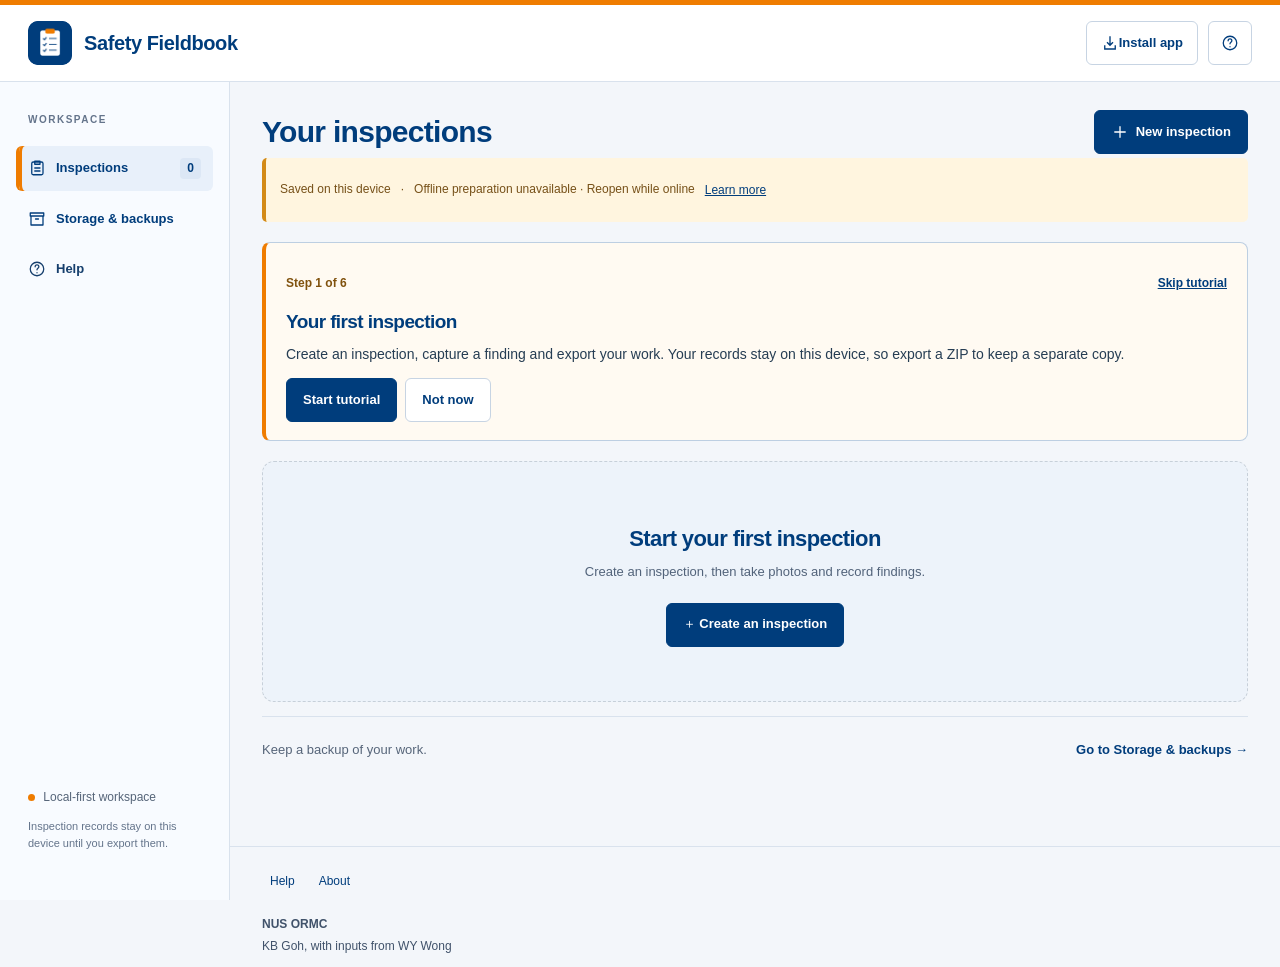
==== commit 73b7eb8f: "Release 1.2.0: first-inspection tutorial with optional app installation" ====
--- a/index.html
+++ b/index.html
@@ -1,14 +1,14 @@
 <!doctype html><html lang="en"><head><meta charset="utf-8"><meta name="viewport" content="width=device-width,initial-scale=1,viewport-fit=cover"><meta name="theme-color" content="#003D7C"><link rel="manifest" href="manifest.webmanifest"><link rel="icon" type="image/png" href="icon-rounded-192.png"><link rel="apple-touch-icon" href="apple-touch-icon.png"><meta name="apple-mobile-web-app-capable" content="yes"><meta name="apple-mobile-web-app-title" content="Fieldbook"><title>Safety Fieldbook</title><link rel="stylesheet" href="style.css"></head><body>
 <header class="app-header"><div class="brand-row"><a class="brand" href="./"><img class="mark" src="icon-rounded-192.png" width="44" height="44" alt=""> <span class="brand-name">Safety Fieldbook</span></a><button id="installApp" class="install-control" aria-controls="installHelp" aria-expanded="false" title="Install app or view installation instructions"><svg width="18" height="18" viewBox="0 0 24 24" aria-hidden="true" fill="none" stroke="currentColor" stroke-width="1.8"><path d="M12 3v12m-4-4 4 4 4-4M5 15v5h14v-5"/></svg><span id="installLabel">Install app</span></button><a class="header-help" href="help.html" aria-label="Help" title="Help"><svg class="ui-icon" width="18" height="18" viewBox="0 0 24 24" fill="none" stroke="currentColor" stroke-width="1.7" stroke-linecap="round" stroke-linejoin="round" aria-hidden="true" focusable="false"><circle cx="12" cy="12" r="9"/><path d="M9.5 9a2.5 2.5 0 0 1 5 0c0 2-2.5 2-2.5 4M12 17h.01"/></svg></a></div></header><aside aria-label="Workspace navigation"><div class="workspace">WORKSPACE</div><button class="nav active" id="inspectionsNav"><svg class="ui-icon" width="18" height="18" viewBox="0 0 24 24" fill="none" stroke="currentColor" stroke-width="1.7" stroke-linecap="round" stroke-linejoin="round" aria-hidden="true" focusable="false"><rect x="5" y="4" width="15" height="17" rx="2"/><path d="M9 3h7v4H9zM9 12h7M9 16h7"/></svg>Inspections <span id="navCount">0</span></button><button class="nav" id="storageNav"><svg class="ui-icon" width="18" height="18" viewBox="0 0 24 24" fill="none" stroke="currentColor" stroke-width="1.7" stroke-linecap="round" stroke-linejoin="round" aria-hidden="true" focusable="false"><path d="M4 8h16v12H4zM3 4h18v4H3zM10 12h4"/></svg>Storage & backups</button><a class="nav help-nav" href="help.html"><svg class="ui-icon" width="18" height="18" viewBox="0 0 24 24" fill="none" stroke="currentColor" stroke-width="1.7" stroke-linecap="round" stroke-linejoin="round" aria-hidden="true" focusable="false"><circle cx="12" cy="12" r="9"/><path d="M9.5 9a2.5 2.5 0 0 1 5 0c0 2-2.5 2-2.5 4M12 17h.01"/></svg>Help</a><div class="aside-bottom"><span class="local-dot"></span> Local-first workspace<p>Inspection records stay on this device until you export them.</p></div></aside>
-<div class="shell"><span id="crumb" hidden>Inspections</span><dialog id="appInfoDialog" aria-labelledby="appInfoTitle"><h2 id="appInfoTitle">Safety Fieldbook app</h2><p class="release-meta">Version 1.1.0 · <time datetime="2026-11-10">10 Nov 2026</time></p><details class="release-notes"><summary>What’s new in 1.1.0</summary><ul><li>Compact saving and offline status below the page title.</li><li>Prominent warnings when saving or offline preparation fails.</li><li>Version, release date and release notes in About and app information.</li></ul></details><p id="installHelp">Open this app online once and wait for “Offline ready”. On iPhone or iPad: open in Safari, tap Share, then Add to Home Screen. On Android or desktop: use Install app or your browser’s install menu. Drafts and photos stay in this browser; export backups regularly.</p><p id="installMessage" role="status" aria-live="polite"></p><div class="actions"><button id="checkAppUpdate" type="button">Check for updates</button><button id="closeAppInfo" type="button" class="primary">Close</button></div></dialog><main>
+<div class="shell"><span id="crumb" hidden>Inspections</span><dialog id="appInfoDialog" aria-labelledby="appInfoTitle"><h2 id="appInfoTitle">Safety Fieldbook app</h2><div id="installTutorial"></div><p class="release-meta">Version 1.2.0 · <time datetime="2026-11-11">11 Nov 2026</time></p><details class="release-notes"><summary>What’s new in 1.2.0</summary><ul><li>Optional first-inspection tutorial, including app installation, findings and ZIP export.</li><li>Resume interrupted walkthroughs or replay from Help.</li><li>Guidance follows your actions without covering capture controls.</li></ul></details><p id="installHelp">Open this app online once and wait for “Offline ready”. On iPhone or iPad: open in Safari, tap Share, then Add to Home Screen. On Android or desktop: use Install app or your browser’s install menu. Drafts and photos stay in this browser; export backups regularly.</p><p id="installMessage" role="status" aria-live="polite"></p><div class="actions"><button id="checkAppUpdate" type="button">Check for updates</button><button id="closeAppInfo" type="button" class="primary">Close</button></div></dialog><main>
 <button class="back inspection-back" id="inspectionBack" hidden><svg class="ui-icon" width="18" height="18" viewBox="0 0 24 24" fill="none" stroke="currentColor" stroke-width="1.7" stroke-linecap="round" stroke-linejoin="round" aria-hidden="true" focusable="false"><path d="m10 5-7 7 7 7M3 12h18"/></svg>All inspections</button><div class="page-heading"><div><div class="eyebrow">OBSERVE. RECORD. IMPROVE.</div><h1 id="pageTitle" tabindex="-1">Your inspections</h1><p id="pageSubtitle">A clearer picture of safety, one finding at a time.</p></div><button class="primary" id="newInspection"><svg class="ui-icon" width="18" height="18" viewBox="0 0 24 24" fill="none" stroke="currentColor" stroke-width="1.7" stroke-linecap="round" stroke-linejoin="round" aria-hidden="true" focusable="false"><path d="M12 5v14M5 12h14"/></svg>New inspection</button></div>
-<div id="pageStatus" class="page-status" aria-label="Saving and offline status"><span id="saveStatus" role="status" aria-live="polite">Opening local storage…</span><span class="status-separator" aria-hidden="true">·</span><span id="offlineStatus" role="status">Preparing offline app…</span><span id="networkStatus" hidden></span><button id="statusDetails" class="status-details" aria-controls="deviceStatusHelp" aria-expanded="false">Learn more</button><button id="updateApp" hidden>Update available</button></div><p id="deviceStatusHelp" hidden>Drafts and attachments are saved in this browser on this device. Export a ZIP for a backup. Offline ready means the app files are cached; cloud upload is unavailable. <a href="help.html#saving-offline">Saving and offline help</a></p><div id="content"></div>
+<div id="pageStatus" class="page-status" aria-label="Saving and offline status"><span id="saveStatus" role="status" aria-live="polite">Opening local storage…</span><span class="status-separator" aria-hidden="true">·</span><span id="offlineStatus" role="status">Preparing offline app…</span><span id="networkStatus" hidden></span><button id="statusDetails" class="status-details" aria-controls="deviceStatusHelp" aria-expanded="false">Learn more</button><button id="updateApp" hidden>Update available</button></div><p id="deviceStatusHelp" hidden>Drafts and attachments are saved in this browser on this device. Export a ZIP for a backup. Offline ready means the app files are cached; cloud upload is unavailable. <a href="help.html#saving-offline">Saving and offline help</a></p><div id="tutorialHost"></div><p id="tutorialAnnouncement" class="sr-only" role="status" aria-live="polite"></p><div id="content"></div>
 </main><footer class="app-footer"><nav aria-label="Footer"><a href="help.html">Help</a><a href="help.html#about">About</a></nav><div class="footer-credit"><span>NUS ORMC</span><span>KB Goh, with inputs from WY Wong</span></div></footer></div>
-<dialog id="inspectionDialog" aria-labelledby="inspectionDialogTitle"><form id="inspectionForm"><div class="eyebrow">GET STARTED</div><h2 id="inspectionDialogTitle">New inspection</h2><label>Inspection title<input name="title" required maxlength="160" placeholder="e.g. Engineering laboratory walkthrough"></label><div class="form-grid"><label>Date<input name="date" type="date" required></label><label>Inspector<input name="inspector" required maxlength="100" placeholder="Your name"></label></div><div class="actions"><button type="button" data-close="inspectionDialog">Cancel</button><button class="primary" type="submit">Save inspection</button></div></form></dialog>
-<dialog id="findingDialog" aria-labelledby="findingDialogTitle"><form id="findingForm"><div class="eyebrow">FIELD NOTE</div><h2 id="findingDialogTitle" tabindex="-1">Add a finding</h2><div id="findingPhotoPreviews" class="finding-photo-previews" hidden></div><p id="findingPhotoStatus" class="muted"></p><p class="camera-storage-help">Camera photos are stored in this app and may not appear in Photos. Use a photo’s ⋯ menu to download its original or open Share / save photo, then choose Save Image if offered.</p><button type="button" id="finishFindingLaterTop" hidden>Finish later · Keep photos</button><label>Description<textarea name="description" aria-describedby="descriptionDictationHelp" required rows="3" placeholder="What did you observe?"></textarea></label><p id="descriptionDictationHelp" class="dictation-help">Use your keyboard’s microphone to dictate. <a href="help.html#voice-input" target="_blank" rel="noopener">Help ↗</a></p><fieldset class="location-fields"><legend>Location <span class="muted">(optional)</span></legend><label>Building<input name="building" placeholder="e.g. Engineering E3"></label><div class="form-grid"><label>Floor<input name="floor" placeholder="e.g. Level 2"></label><label>Room<input name="room" placeholder="e.g. 02-14"></label></div></fieldset><div class="discard-finding-row"><button type="button" class="danger" id="discardFinding" hidden>Discard incomplete finding</button></div><div class="actions finding-form-actions"><button type="button" data-close="findingDialog" id="cancelFinding">Cancel</button><button class="primary" id="saveFindingDetails">Save finding</button></div></form></dialog>
+<dialog id="inspectionDialog" aria-labelledby="inspectionDialogTitle"><form id="inspectionForm"><div class="eyebrow">GET STARTED</div><h2 id="inspectionDialogTitle">New inspection</h2><div id="inspectionTutorial"></div><label>Inspection title<input name="title" required maxlength="160" placeholder="e.g. Engineering laboratory walkthrough"></label><div class="form-grid"><label>Date<input name="date" type="date" required></label><label>Inspector<input name="inspector" required maxlength="100" placeholder="Your name"></label></div><div class="actions"><button type="button" data-close="inspectionDialog">Cancel</button><button class="primary" type="submit">Save inspection</button></div></form></dialog>
+<dialog id="findingDialog" aria-labelledby="findingDialogTitle"><form id="findingForm"><div class="eyebrow">FIELD NOTE</div><h2 id="findingDialogTitle" tabindex="-1">Add a finding</h2><div id="findingTutorial"></div><div id="findingPhotoPreviews" class="finding-photo-previews" hidden></div><p id="findingPhotoStatus" class="muted"></p><p class="camera-storage-help">Camera photos are stored in this app and may not appear in Photos. Use a photo’s ⋯ menu to download its original or open Share / save photo, then choose Save Image if offered.</p><button type="button" id="finishFindingLaterTop" hidden>Finish later · Keep photos</button><label>Description<textarea name="description" aria-describedby="descriptionDictationHelp" required rows="3" placeholder="What did you observe?"></textarea></label><p id="descriptionDictationHelp" class="dictation-help">Use your keyboard’s microphone to dictate. <a href="help.html#voice-input" target="_blank" rel="noopener">Help ↗</a></p><fieldset class="location-fields"><legend>Location <span class="muted">(optional)</span></legend><label>Building<input name="building" placeholder="e.g. Engineering E3"></label><div class="form-grid"><label>Floor<input name="floor" placeholder="e.g. Level 2"></label><label>Room<input name="room" placeholder="e.g. 02-14"></label></div></fieldset><div class="discard-finding-row"><button type="button" class="danger" id="discardFinding" hidden>Discard incomplete finding</button></div><div class="actions finding-form-actions"><button type="button" data-close="findingDialog" id="cancelFinding">Cancel</button><button class="primary" id="saveFindingDetails">Save finding</button></div></form></dialog>
 <dialog id="photoDialog" class="photo-dialog" aria-labelledby="photoDialogTitle"><div class="photo-head"><div><div class="eyebrow">PHOTO WORKSPACE</div><h2 id="photoDialogTitle">Annotate photo</h2></div><button id="closePhoto">Done</button></div><div class="toolbar" role="group" aria-label="Annotation tools"><button data-tool="select" class="selected">↖ Move</button><button data-tool="arrow">↗ Arrow</button><button data-tool="circle">○ Circle</button><button data-tool="rectangle">□ Rectangle</button><button data-tool="text">T Text</button><label class="color-label">Color <input id="annotationColor" type="color" value="#ed503f"></label></div><p class="muted">Drag to draw. Choose Move and an annotation below to reposition it. Originals are preserved. <a href="help.html#photos" target="_blank" rel="noopener">Annotation help ↗</a></p><div class="canvas-wrap"><canvas id="canvas" aria-label="Photo annotation canvas"></canvas></div><div id="annotationList"></div><label>Text for selected or new annotation<input id="annotationText" placeholder="e.g. Keep access clear"></label><div class="actions"><button id="deleteAnnotation">Delete selected</button><button id="undoAnnotation">Undo last change</button></div></dialog>
 
-<dialog id="exportDialog" aria-labelledby="exportDialogTitle"><form id="exportForm"><div class="eyebrow">DOWNLOAD & ORGANISE</div><h2 id="exportDialogTitle">Export inspection</h2><p id="exportSummary" class="muted"></p><p class="small"><a href="help.html#export" target="_blank" rel="noopener">Help choosing an export option ↗</a></p><fieldset class="export-options"><legend>Export options</legend>
+<dialog id="exportDialog" aria-labelledby="exportDialogTitle"><form id="exportForm"><div class="eyebrow">DOWNLOAD & ORGANISE</div><h2 id="exportDialogTitle">Export inspection</h2><div id="exportTutorial"></div><p id="exportSummary" class="muted"></p><p class="small"><a href="help.html#export" target="_blank" rel="noopener">Help choosing an export option ↗</a></p><fieldset class="export-options"><legend>Export options</legend>
 <label class="export-option"><input type="radio" name="mode" value="archive"><span><strong>Smaller archive · Keep originals</strong><small>Unchanged original photos + annotated JPEGs, up to 1600 px. Smaller than full quality when annotated PNGs are large.</small></span></label>
 <label class="export-option"><input type="radio" name="mode" value="share" checked><span><strong>Compact sharing · Recommended</strong><small>Use this ZIP in Safety Fieldbook Report Studio.</small><small>Default for sharing. Annotated JPEGs only, up to 1600 px. Original photos are NOT included in this ZIP. Originals stay on this device.</small></span></label>
 <label class="export-option"><input type="radio" name="mode" value="full"><span><strong>Full quality · Original resolution</strong><small>Unchanged originals + full-resolution annotated PNGs. Best when fine image detail needs to be retained.</small></span></label>
--- a/style.css
+++ b/style.css
@@ -208,3 +208,5 @@
 .page-heading{margin-bottom:6px}.page-status{display:flex;align-items:center;flex-wrap:wrap;gap:4px 10px;margin:0 0 20px;min-height:36px;color:#52637a;font-size:12px;line-height:1.6}.page-status #saveStatus{font-size:12px;max-width:none;text-align:left;color:inherit}.page-status #offlineStatus{font-weight:400}.page-status #networkStatus{font-size:12px;color:#89510b}.page-status .status-details{flex:0 0 auto;min-height:44px;padding:4px 0;border:0;background:transparent;font-size:12px;text-decoration:underline;font-weight:400;color:#003D7C}.page-status[data-state="error"],.page-status[data-state="warning"]{padding:10px 14px;border-left:4px solid #b63822;border-radius:5px;background:#fff0eb;color:#8b2c1b}.page-status[data-state="warning"]{border-color:#d38a16;background:#fff5df;color:#765018}.page-status[data-state="error"] #saveStatus{font-weight:600}main>#deviceStatusHelp{padding:14px 16px;margin:-8px 0 20px;background:#e7edf3;border-radius:6px;font-size:13px;line-height:1.65}.release-meta{font-size:13px;color:#566579;margin:5px 0 14px}.release-notes{font-size:13px;margin:14px 0 18px;line-height:1.6}.release-notes summary{cursor:pointer;color:#003D7C;font-weight:600}.release-notes ul{padding-left:20px}.release-notes li+li{margin-top:6px}@media(max-width:700px){.inspection-view .page-heading{margin-bottom:6px}.page-status{gap:2px 8px;margin-bottom:16px}.page-status #saveStatus{font-size:12px}.page-status .status-details{margin-left:0}}
 
 .list-view .page-heading,.storage-view .page-heading,.inspection-view .page-heading{margin-bottom:4px}
+
+.tutorial-card{padding:18px 20px;margin:0 0 20px;border:1px solid #bdcfe2;border-left:4px solid #EF7C00;border-radius:8px;background:#fffaf2;color:#263d53;scroll-margin:16px}.tutorial-heading{display:flex;align-items:center;justify-content:space-between;gap:12px}.tutorial-step{font-size:12px;font-weight:600;color:#80520e}.tutorial-card .tutorial-skip{border:0;background:transparent;min-height:44px;padding:4px 0;font-size:12px;text-decoration:underline}.tutorial-card h2{font-size:19px;line-height:1.35;margin:4px 0 8px}.tutorial-copy{font-size:14px;line-height:1.65;margin:0 0 12px}.tutorial-feedback{font-size:13px;color:#9b3521;line-height:1.6;margin:0}.tutorial-feedback:empty{display:none}.tutorial-actions{display:flex;gap:8px;flex-wrap:wrap}.tutorial-actions button{min-height:44px}.tutorial-target{outline:3px solid #EF7C00;outline-offset:4px}.tutorial-help{padding:18px 20px;border:1px solid var(--line);border-radius:8px;background:white;margin:20px 0}.tutorial-help h2{font-size:18px;margin:0 0 8px}.tutorial-help p{font-size:14px;line-height:1.6}.sr-only{position:absolute!important;width:1px;height:1px;padding:0;margin:-1px;overflow:hidden;clip:rect(0,0,0,0);white-space:nowrap;border:0}dialog .tutorial-card{padding:12px 14px;margin:12px 0 16px}dialog .tutorial-card h2{font-size:17px}dialog .tutorial-copy{font-size:13px}@media(max-width:700px){.tutorial-card{padding:12px 14px;margin-bottom:16px}.tutorial-card h2{font-size:17px}.tutorial-copy{font-size:13px}.tutorial-heading{gap:8px}.tutorial-actions{gap:8px}.tutorial-actions button{font-size:12px;padding:10px 12px}}
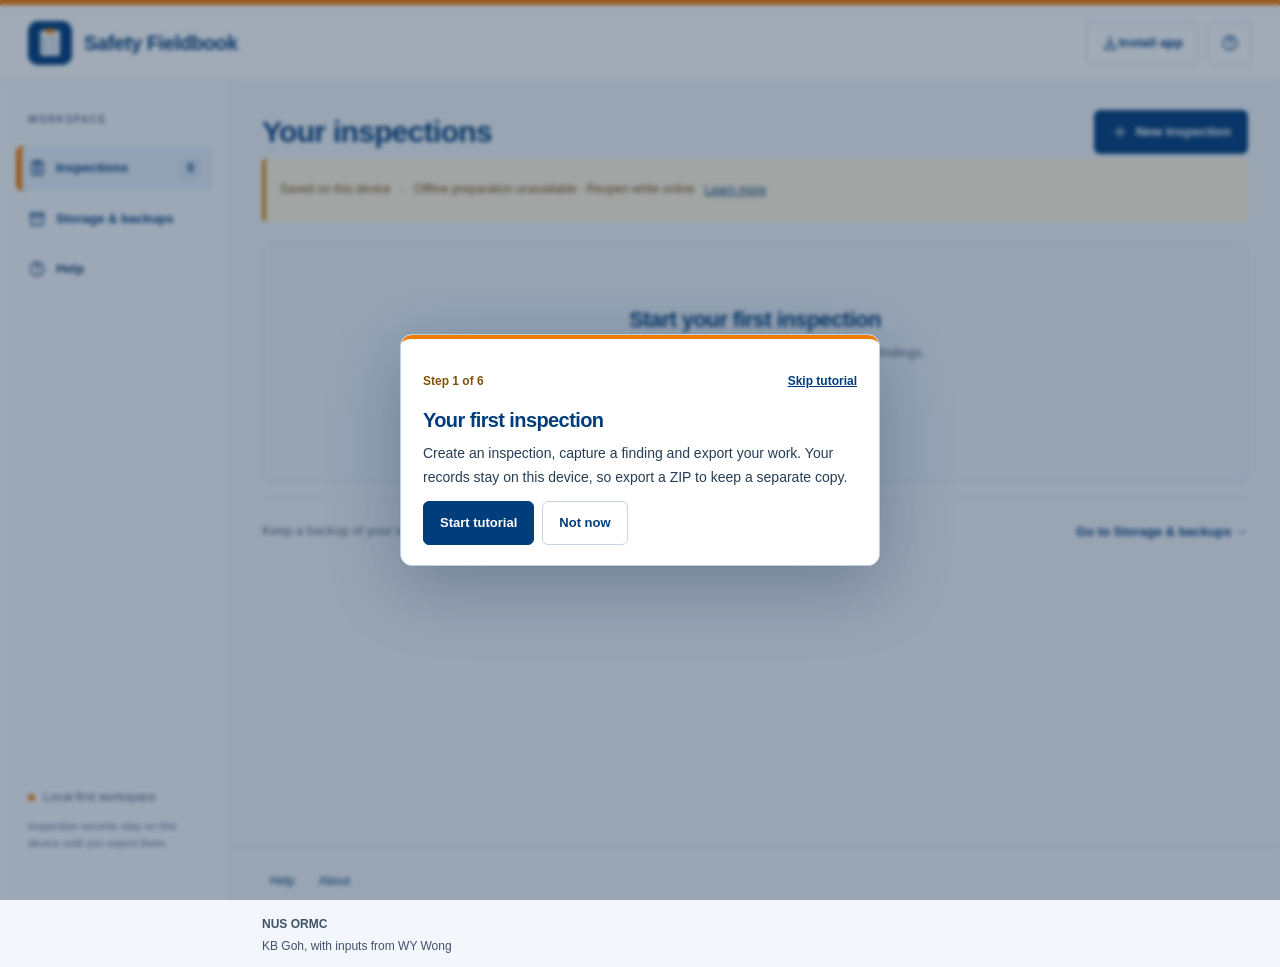
==== commit 39ac91a2: "Release 1.2.1: guided tutorial popups" ====
--- a/index.html
+++ b/index.html
@@ -1,6 +1,6 @@
 <!doctype html><html lang="en"><head><meta charset="utf-8"><meta name="viewport" content="width=device-width,initial-scale=1,viewport-fit=cover"><meta name="theme-color" content="#003D7C"><link rel="manifest" href="manifest.webmanifest"><link rel="icon" type="image/png" href="icon-rounded-192.png"><link rel="apple-touch-icon" href="apple-touch-icon.png"><meta name="apple-mobile-web-app-capable" content="yes"><meta name="apple-mobile-web-app-title" content="Fieldbook"><title>Safety Fieldbook</title><link rel="stylesheet" href="style.css"></head><body>
 <header class="app-header"><div class="brand-row"><a class="brand" href="./"><img class="mark" src="icon-rounded-192.png" width="44" height="44" alt=""> <span class="brand-name">Safety Fieldbook</span></a><button id="installApp" class="install-control" aria-controls="installHelp" aria-expanded="false" title="Install app or view installation instructions"><svg width="18" height="18" viewBox="0 0 24 24" aria-hidden="true" fill="none" stroke="currentColor" stroke-width="1.8"><path d="M12 3v12m-4-4 4 4 4-4M5 15v5h14v-5"/></svg><span id="installLabel">Install app</span></button><a class="header-help" href="help.html" aria-label="Help" title="Help"><svg class="ui-icon" width="18" height="18" viewBox="0 0 24 24" fill="none" stroke="currentColor" stroke-width="1.7" stroke-linecap="round" stroke-linejoin="round" aria-hidden="true" focusable="false"><circle cx="12" cy="12" r="9"/><path d="M9.5 9a2.5 2.5 0 0 1 5 0c0 2-2.5 2-2.5 4M12 17h.01"/></svg></a></div></header><aside aria-label="Workspace navigation"><div class="workspace">WORKSPACE</div><button class="nav active" id="inspectionsNav"><svg class="ui-icon" width="18" height="18" viewBox="0 0 24 24" fill="none" stroke="currentColor" stroke-width="1.7" stroke-linecap="round" stroke-linejoin="round" aria-hidden="true" focusable="false"><rect x="5" y="4" width="15" height="17" rx="2"/><path d="M9 3h7v4H9zM9 12h7M9 16h7"/></svg>Inspections <span id="navCount">0</span></button><button class="nav" id="storageNav"><svg class="ui-icon" width="18" height="18" viewBox="0 0 24 24" fill="none" stroke="currentColor" stroke-width="1.7" stroke-linecap="round" stroke-linejoin="round" aria-hidden="true" focusable="false"><path d="M4 8h16v12H4zM3 4h18v4H3zM10 12h4"/></svg>Storage & backups</button><a class="nav help-nav" href="help.html"><svg class="ui-icon" width="18" height="18" viewBox="0 0 24 24" fill="none" stroke="currentColor" stroke-width="1.7" stroke-linecap="round" stroke-linejoin="round" aria-hidden="true" focusable="false"><circle cx="12" cy="12" r="9"/><path d="M9.5 9a2.5 2.5 0 0 1 5 0c0 2-2.5 2-2.5 4M12 17h.01"/></svg>Help</a><div class="aside-bottom"><span class="local-dot"></span> Local-first workspace<p>Inspection records stay on this device until you export them.</p></div></aside>
-<div class="shell"><span id="crumb" hidden>Inspections</span><dialog id="appInfoDialog" aria-labelledby="appInfoTitle"><h2 id="appInfoTitle">Safety Fieldbook app</h2><div id="installTutorial"></div><p class="release-meta">Version 1.2.0 · <time datetime="2026-11-11">11 Nov 2026</time></p><details class="release-notes"><summary>What’s new in 1.2.0</summary><ul><li>Optional first-inspection tutorial, including app installation, findings and ZIP export.</li><li>Resume interrupted walkthroughs or replay from Help.</li><li>Guidance follows your actions without covering capture controls.</li></ul></details><p id="installHelp">Open this app online once and wait for “Offline ready”. On iPhone or iPad: open in Safari, tap Share, then Add to Home Screen. On Android or desktop: use Install app or your browser’s install menu. Drafts and photos stay in this browser; export backups regularly.</p><p id="installMessage" role="status" aria-live="polite"></p><div class="actions"><button id="checkAppUpdate" type="button">Check for updates</button><button id="closeAppInfo" type="button" class="primary">Close</button></div></dialog><main>
+<div class="shell"><span id="crumb" hidden>Inspections</span><dialog id="appInfoDialog" aria-labelledby="appInfoTitle"><h2 id="appInfoTitle">Safety Fieldbook app</h2><div id="installTutorial"></div><p class="release-meta">Version 1.2.1 · <time datetime="2026-11-11">11 Nov 2026</time></p><details class="release-notes"><summary>What’s new in 1.2.1</summary><ul><li>Centred tutorial popups for Welcome, installation and completion.</li><li>Guidance near desktop controls and above the mobile action bar.</li><li>Form guidance stays inside the form; Skip, Resume and Replay are retained.</li></ul></details><p id="installHelp">Open this app online once and wait for “Offline ready”. On iPhone or iPad: open in Safari, tap Share, then Add to Home Screen. On Android or desktop: use Install app or your browser’s install menu. Drafts and photos stay in this browser; export backups regularly.</p><p id="installMessage" role="status" aria-live="polite"></p><div class="actions"><button id="checkAppUpdate" type="button">Check for updates</button><button id="closeAppInfo" type="button" class="primary">Close</button></div></dialog><main>
 <button class="back inspection-back" id="inspectionBack" hidden><svg class="ui-icon" width="18" height="18" viewBox="0 0 24 24" fill="none" stroke="currentColor" stroke-width="1.7" stroke-linecap="round" stroke-linejoin="round" aria-hidden="true" focusable="false"><path d="m10 5-7 7 7 7M3 12h18"/></svg>All inspections</button><div class="page-heading"><div><div class="eyebrow">OBSERVE. RECORD. IMPROVE.</div><h1 id="pageTitle" tabindex="-1">Your inspections</h1><p id="pageSubtitle">A clearer picture of safety, one finding at a time.</p></div><button class="primary" id="newInspection"><svg class="ui-icon" width="18" height="18" viewBox="0 0 24 24" fill="none" stroke="currentColor" stroke-width="1.7" stroke-linecap="round" stroke-linejoin="round" aria-hidden="true" focusable="false"><path d="M12 5v14M5 12h14"/></svg>New inspection</button></div>
 <div id="pageStatus" class="page-status" aria-label="Saving and offline status"><span id="saveStatus" role="status" aria-live="polite">Opening local storage…</span><span class="status-separator" aria-hidden="true">·</span><span id="offlineStatus" role="status">Preparing offline app…</span><span id="networkStatus" hidden></span><button id="statusDetails" class="status-details" aria-controls="deviceStatusHelp" aria-expanded="false">Learn more</button><button id="updateApp" hidden>Update available</button></div><p id="deviceStatusHelp" hidden>Drafts and attachments are saved in this browser on this device. Export a ZIP for a backup. Offline ready means the app files are cached; cloud upload is unavailable. <a href="help.html#saving-offline">Saving and offline help</a></p><div id="tutorialHost"></div><p id="tutorialAnnouncement" class="sr-only" role="status" aria-live="polite"></p><div id="content"></div>
 </main><footer class="app-footer"><nav aria-label="Footer"><a href="help.html">Help</a><a href="help.html#about">About</a></nav><div class="footer-credit"><span>NUS ORMC</span><span>KB Goh, with inputs from WY Wong</span></div></footer></div>
--- a/style.css
+++ b/style.css
@@ -210,3 +210,5 @@
 .list-view .page-heading,.storage-view .page-heading,.inspection-view .page-heading{margin-bottom:4px}
 
 .tutorial-card{padding:18px 20px;margin:0 0 20px;border:1px solid #bdcfe2;border-left:4px solid #EF7C00;border-radius:8px;background:#fffaf2;color:#263d53;scroll-margin:16px}.tutorial-heading{display:flex;align-items:center;justify-content:space-between;gap:12px}.tutorial-step{font-size:12px;font-weight:600;color:#80520e}.tutorial-card .tutorial-skip{border:0;background:transparent;min-height:44px;padding:4px 0;font-size:12px;text-decoration:underline}.tutorial-card h2{font-size:19px;line-height:1.35;margin:4px 0 8px}.tutorial-copy{font-size:14px;line-height:1.65;margin:0 0 12px}.tutorial-feedback{font-size:13px;color:#9b3521;line-height:1.6;margin:0}.tutorial-feedback:empty{display:none}.tutorial-actions{display:flex;gap:8px;flex-wrap:wrap}.tutorial-actions button{min-height:44px}.tutorial-target{outline:3px solid #EF7C00;outline-offset:4px}.tutorial-help{padding:18px 20px;border:1px solid var(--line);border-radius:8px;background:white;margin:20px 0}.tutorial-help h2{font-size:18px;margin:0 0 8px}.tutorial-help p{font-size:14px;line-height:1.6}.sr-only{position:absolute!important;width:1px;height:1px;padding:0;margin:-1px;overflow:hidden;clip:rect(0,0,0,0);white-space:nowrap;border:0}dialog .tutorial-card{padding:12px 14px;margin:12px 0 16px}dialog .tutorial-card h2{font-size:17px}dialog .tutorial-copy{font-size:13px}@media(max-width:700px){.tutorial-card{padding:12px 14px;margin-bottom:16px}.tutorial-card h2{font-size:17px}.tutorial-copy{font-size:13px}.tutorial-heading{gap:8px}.tutorial-actions{gap:8px}.tutorial-actions button{font-size:12px;padding:10px 12px}}
+
+.tutorial-popup{width:min(480px,calc(100vw - 32px));padding:0;border:1px solid #bdcfe2;border-radius:12px;max-height:calc(100dvh - 32px);box-shadow:0 20px 70px #102e4850}.tutorial-popup::backdrop{background:#142f4b66;backdrop-filter:blur(2px)}.tutorial-popup .tutorial-card,.tutorial-popover .tutorial-card{margin:0;padding:20px 22px;border:0;border-top:4px solid #EF7C00;border-radius:10px;background:white}.tutorial-popup .tutorial-card h2,.tutorial-popover .tutorial-card h2{font-size:20px}.tutorial-popup .tutorial-copy,.tutorial-popover .tutorial-copy{font-size:14px}.tutorial-popover{position:fixed;inset:auto;margin:0;padding:0;width:min(360px,calc(100vw - 32px));max-height:calc(100dvh - 32px);overflow:auto;border:1px solid #bdcfe2;border-radius:12px;background:white;box-shadow:0 10px 38px #102e4833;z-index:35}.tutorial-popover:popover-open{display:block}.tutorial-popover::backdrop{background:transparent;pointer-events:none}.tutorial-popover:not([hidden]){display:block}@media(max-width:700px){.tutorial-popover{width:auto;max-height:45dvh;border-radius:12px}.tutorial-popup .tutorial-card,.tutorial-popover .tutorial-card{padding:14px 16px}.tutorial-popup .tutorial-card h2,.tutorial-popover .tutorial-card h2{font-size:18px}.tutorial-popup .tutorial-copy,.tutorial-popover .tutorial-copy{font-size:13px}.tutorial-popover .tutorial-heading{min-height:32px}.tutorial-popover .tutorial-skip{min-height:44px}.tutorial-popup .tutorial-actions button{flex:1 1 auto}}
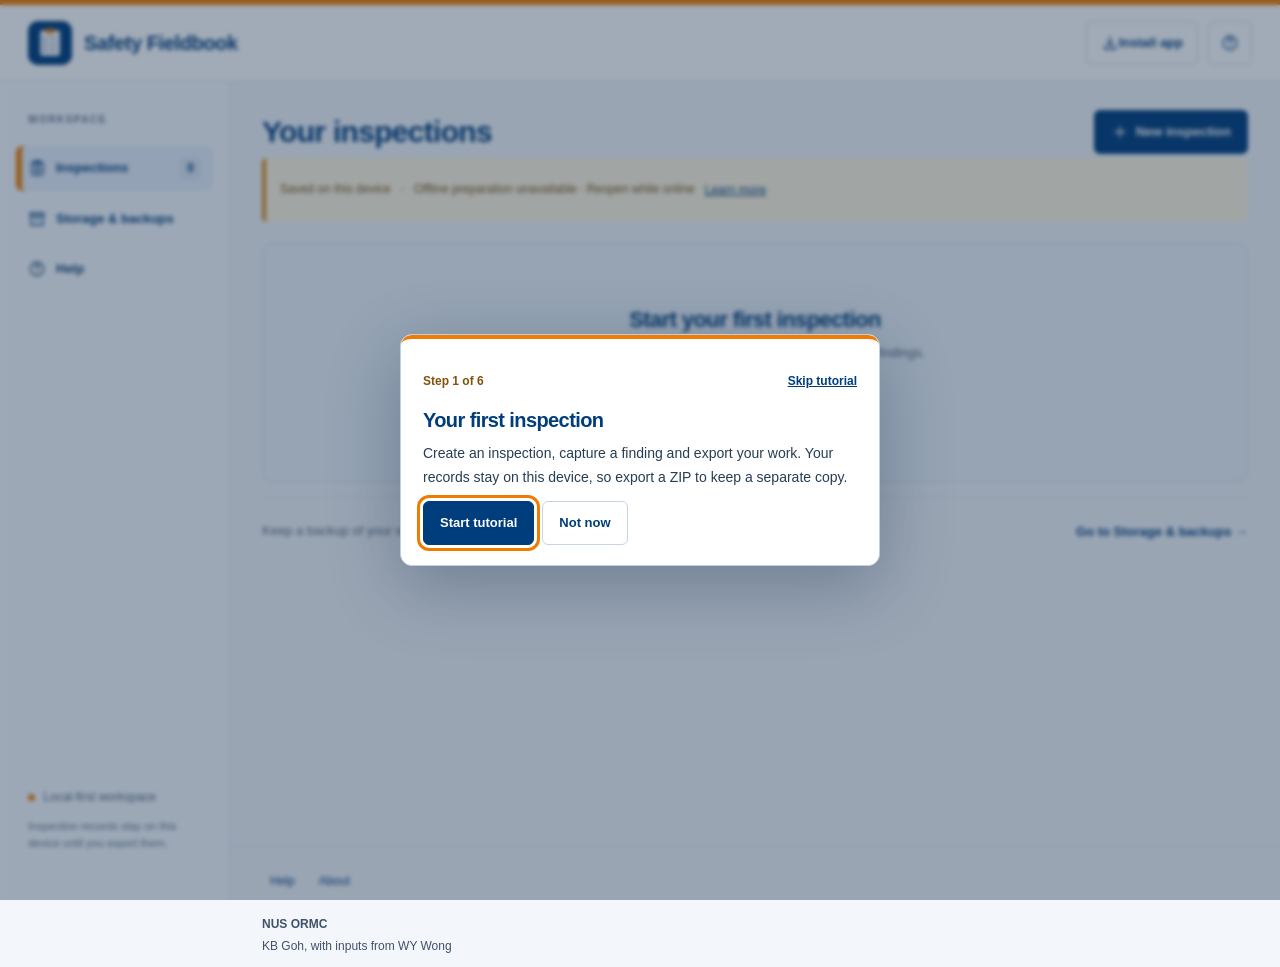
==== commit 17598bff: "Release 1.2.2: fix tutorial retries, finding tracking and focus" ====
--- a/index.html
+++ b/index.html
@@ -1,6 +1,6 @@
 <!doctype html><html lang="en"><head><meta charset="utf-8"><meta name="viewport" content="width=device-width,initial-scale=1,viewport-fit=cover"><meta name="theme-color" content="#003D7C"><link rel="manifest" href="manifest.webmanifest"><link rel="icon" type="image/png" href="icon-rounded-192.png"><link rel="apple-touch-icon" href="apple-touch-icon.png"><meta name="apple-mobile-web-app-capable" content="yes"><meta name="apple-mobile-web-app-title" content="Fieldbook"><title>Safety Fieldbook</title><link rel="stylesheet" href="style.css"></head><body>
 <header class="app-header"><div class="brand-row"><a class="brand" href="./"><img class="mark" src="icon-rounded-192.png" width="44" height="44" alt=""> <span class="brand-name">Safety Fieldbook</span></a><button id="installApp" class="install-control" aria-controls="installHelp" aria-expanded="false" title="Install app or view installation instructions"><svg width="18" height="18" viewBox="0 0 24 24" aria-hidden="true" fill="none" stroke="currentColor" stroke-width="1.8"><path d="M12 3v12m-4-4 4 4 4-4M5 15v5h14v-5"/></svg><span id="installLabel">Install app</span></button><a class="header-help" href="help.html" aria-label="Help" title="Help"><svg class="ui-icon" width="18" height="18" viewBox="0 0 24 24" fill="none" stroke="currentColor" stroke-width="1.7" stroke-linecap="round" stroke-linejoin="round" aria-hidden="true" focusable="false"><circle cx="12" cy="12" r="9"/><path d="M9.5 9a2.5 2.5 0 0 1 5 0c0 2-2.5 2-2.5 4M12 17h.01"/></svg></a></div></header><aside aria-label="Workspace navigation"><div class="workspace">WORKSPACE</div><button class="nav active" id="inspectionsNav"><svg class="ui-icon" width="18" height="18" viewBox="0 0 24 24" fill="none" stroke="currentColor" stroke-width="1.7" stroke-linecap="round" stroke-linejoin="round" aria-hidden="true" focusable="false"><rect x="5" y="4" width="15" height="17" rx="2"/><path d="M9 3h7v4H9zM9 12h7M9 16h7"/></svg>Inspections <span id="navCount">0</span></button><button class="nav" id="storageNav"><svg class="ui-icon" width="18" height="18" viewBox="0 0 24 24" fill="none" stroke="currentColor" stroke-width="1.7" stroke-linecap="round" stroke-linejoin="round" aria-hidden="true" focusable="false"><path d="M4 8h16v12H4zM3 4h18v4H3zM10 12h4"/></svg>Storage & backups</button><a class="nav help-nav" href="help.html"><svg class="ui-icon" width="18" height="18" viewBox="0 0 24 24" fill="none" stroke="currentColor" stroke-width="1.7" stroke-linecap="round" stroke-linejoin="round" aria-hidden="true" focusable="false"><circle cx="12" cy="12" r="9"/><path d="M9.5 9a2.5 2.5 0 0 1 5 0c0 2-2.5 2-2.5 4M12 17h.01"/></svg>Help</a><div class="aside-bottom"><span class="local-dot"></span> Local-first workspace<p>Inspection records stay on this device until you export them.</p></div></aside>
-<div class="shell"><span id="crumb" hidden>Inspections</span><dialog id="appInfoDialog" aria-labelledby="appInfoTitle"><h2 id="appInfoTitle">Safety Fieldbook app</h2><div id="installTutorial"></div><p class="release-meta">Version 1.2.1 · <time datetime="2026-11-11">11 Nov 2026</time></p><details class="release-notes"><summary>What’s new in 1.2.1</summary><ul><li>Centred tutorial popups for Welcome, installation and completion.</li><li>Guidance near desktop controls and above the mobile action bar.</li><li>Form guidance stays inside the form; Skip, Resume and Replay are retained.</li></ul></details><p id="installHelp">Open this app online once and wait for “Offline ready”. On iPhone or iPad: open in Safari, tap Share, then Add to Home Screen. On Android or desktop: use Install app or your browser’s install menu. Drafts and photos stay in this browser; export backups regularly.</p><p id="installMessage" role="status" aria-live="polite"></p><div class="actions"><button id="checkAppUpdate" type="button">Check for updates</button><button id="closeAppInfo" type="button" class="primary">Close</button></div></dialog><main>
+<div class="shell"><span id="crumb" hidden>Inspections</span><dialog id="appInfoDialog" aria-labelledby="appInfoTitle"><h2 id="appInfoTitle">Safety Fieldbook app</h2><div id="installTutorial"></div><p class="release-meta">Version 1.2.2 · <time datetime="2026-11-11">11 Nov 2026</time></p><details class="release-notes"><summary>What’s new in 1.2.2</summary><ul><li>Successful save retries advance the tutorial without another inspection.</li><li>Photo guidance stays with the intended finding, with an explicit option to continue without photos.</li><li>Keyboard focus follows popup steps and stays in form fields while typing.</li></ul></details><p id="installHelp">Open this app online once and wait for “Offline ready”. On iPhone or iPad: open in Safari, tap Share, then Add to Home Screen. On Android or desktop: use Install app or your browser’s install menu. Drafts and photos stay in this browser; export backups regularly.</p><p id="installMessage" role="status" aria-live="polite"></p><div class="actions"><button id="checkAppUpdate" type="button">Check for updates</button><button id="closeAppInfo" type="button" class="primary">Close</button></div></dialog><main>
 <button class="back inspection-back" id="inspectionBack" hidden><svg class="ui-icon" width="18" height="18" viewBox="0 0 24 24" fill="none" stroke="currentColor" stroke-width="1.7" stroke-linecap="round" stroke-linejoin="round" aria-hidden="true" focusable="false"><path d="m10 5-7 7 7 7M3 12h18"/></svg>All inspections</button><div class="page-heading"><div><div class="eyebrow">OBSERVE. RECORD. IMPROVE.</div><h1 id="pageTitle" tabindex="-1">Your inspections</h1><p id="pageSubtitle">A clearer picture of safety, one finding at a time.</p></div><button class="primary" id="newInspection"><svg class="ui-icon" width="18" height="18" viewBox="0 0 24 24" fill="none" stroke="currentColor" stroke-width="1.7" stroke-linecap="round" stroke-linejoin="round" aria-hidden="true" focusable="false"><path d="M12 5v14M5 12h14"/></svg>New inspection</button></div>
 <div id="pageStatus" class="page-status" aria-label="Saving and offline status"><span id="saveStatus" role="status" aria-live="polite">Opening local storage…</span><span class="status-separator" aria-hidden="true">·</span><span id="offlineStatus" role="status">Preparing offline app…</span><span id="networkStatus" hidden></span><button id="statusDetails" class="status-details" aria-controls="deviceStatusHelp" aria-expanded="false">Learn more</button><button id="updateApp" hidden>Update available</button></div><p id="deviceStatusHelp" hidden>Drafts and attachments are saved in this browser on this device. Export a ZIP for a backup. Offline ready means the app files are cached; cloud upload is unavailable. <a href="help.html#saving-offline">Saving and offline help</a></p><div id="tutorialHost"></div><p id="tutorialAnnouncement" class="sr-only" role="status" aria-live="polite"></p><div id="content"></div>
 </main><footer class="app-footer"><nav aria-label="Footer"><a href="help.html">Help</a><a href="help.html#about">About</a></nav><div class="footer-credit"><span>NUS ORMC</span><span>KB Goh, with inputs from WY Wong</span></div></footer></div>
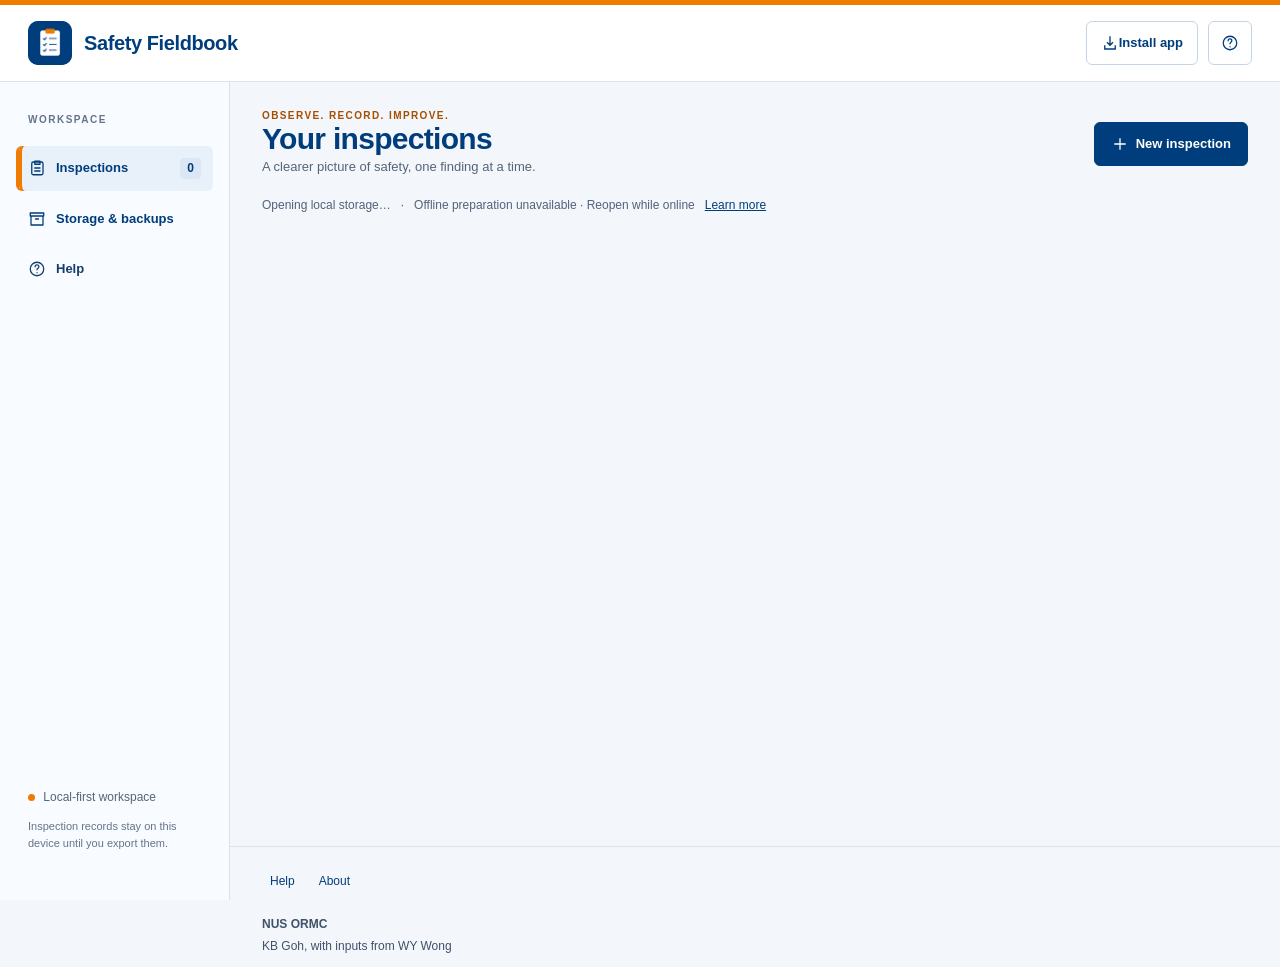
==== commit be749af9: "Add verified inspection transfer: index.html" ====
--- a/index.html
+++ b/index.html
@@ -1,6 +1,6 @@
 <!doctype html><html lang="en"><head><meta charset="utf-8"><meta name="viewport" content="width=device-width,initial-scale=1,viewport-fit=cover"><meta name="theme-color" content="#003D7C"><link rel="manifest" href="manifest.webmanifest"><link rel="icon" type="image/png" href="icon-rounded-192.png"><link rel="apple-touch-icon" href="apple-touch-icon.png"><meta name="apple-mobile-web-app-capable" content="yes"><meta name="apple-mobile-web-app-title" content="Fieldbook"><title>Safety Fieldbook</title><link rel="stylesheet" href="style.css"></head><body>
 <header class="app-header"><div class="brand-row"><a class="brand" href="./"><img class="mark" src="icon-rounded-192.png" width="44" height="44" alt=""> <span class="brand-name">Safety Fieldbook</span></a><button id="installApp" class="install-control" aria-controls="installHelp" aria-expanded="false" title="Install app or view installation instructions"><svg width="18" height="18" viewBox="0 0 24 24" aria-hidden="true" fill="none" stroke="currentColor" stroke-width="1.8"><path d="M12 3v12m-4-4 4 4 4-4M5 15v5h14v-5"/></svg><span id="installLabel">Install app</span></button><a class="header-help" href="help.html" aria-label="Help" title="Help"><svg class="ui-icon" width="18" height="18" viewBox="0 0 24 24" fill="none" stroke="currentColor" stroke-width="1.7" stroke-linecap="round" stroke-linejoin="round" aria-hidden="true" focusable="false"><circle cx="12" cy="12" r="9"/><path d="M9.5 9a2.5 2.5 0 0 1 5 0c0 2-2.5 2-2.5 4M12 17h.01"/></svg></a></div></header><aside aria-label="Workspace navigation"><div class="workspace">WORKSPACE</div><button class="nav active" id="inspectionsNav"><svg class="ui-icon" width="18" height="18" viewBox="0 0 24 24" fill="none" stroke="currentColor" stroke-width="1.7" stroke-linecap="round" stroke-linejoin="round" aria-hidden="true" focusable="false"><rect x="5" y="4" width="15" height="17" rx="2"/><path d="M9 3h7v4H9zM9 12h7M9 16h7"/></svg>Inspections <span id="navCount">0</span></button><button class="nav" id="storageNav"><svg class="ui-icon" width="18" height="18" viewBox="0 0 24 24" fill="none" stroke="currentColor" stroke-width="1.7" stroke-linecap="round" stroke-linejoin="round" aria-hidden="true" focusable="false"><path d="M4 8h16v12H4zM3 4h18v4H3zM10 12h4"/></svg>Storage & backups</button><a class="nav help-nav" href="help.html"><svg class="ui-icon" width="18" height="18" viewBox="0 0 24 24" fill="none" stroke="currentColor" stroke-width="1.7" stroke-linecap="round" stroke-linejoin="round" aria-hidden="true" focusable="false"><circle cx="12" cy="12" r="9"/><path d="M9.5 9a2.5 2.5 0 0 1 5 0c0 2-2.5 2-2.5 4M12 17h.01"/></svg>Help</a><div class="aside-bottom"><span class="local-dot"></span> Local-first workspace<p>Inspection records stay on this device until you export them.</p></div></aside>
-<div class="shell"><span id="crumb" hidden>Inspections</span><dialog id="appInfoDialog" aria-labelledby="appInfoTitle"><h2 id="appInfoTitle">Safety Fieldbook app</h2><div id="installTutorial"></div><p class="release-meta">Version 1.2.2 · <time datetime="2026-11-11">11 Nov 2026</time></p><details class="release-notes"><summary>What’s new in 1.2.2</summary><ul><li>Successful save retries advance the tutorial without another inspection.</li><li>Photo guidance stays with the intended finding, with an explicit option to continue without photos.</li><li>Keyboard focus follows popup steps and stays in form fields while typing.</li></ul></details><p id="installHelp">Open this app online once and wait for “Offline ready”. On iPhone or iPad: open in Safari, tap Share, then Add to Home Screen. On Android or desktop: use Install app or your browser’s install menu. Drafts and photos stay in this browser; export backups regularly.</p><p id="installMessage" role="status" aria-live="polite"></p><div class="actions"><button id="checkAppUpdate" type="button">Check for updates</button><button id="closeAppInfo" type="button" class="primary">Close</button></div></dialog><main>
+<div class="shell"><span id="crumb" hidden>Inspections</span><dialog id="appInfoDialog" aria-labelledby="appInfoTitle"><h2 id="appInfoTitle">Safety Fieldbook app</h2><div id="installTutorial"></div><p class="release-meta">Version 1.3.1 · <time datetime="2026-11-11">11 Nov 2026</time></p><details class="release-notes"><summary>What’s new in 1.3.1</summary><ul><li>Simpler A4 field notes with compact photo rows and clearer finding headings.</li><li>Shorter PDF and ZIP dialogs, with extra ZIP options tucked away.</li><li>Clear empty inspections and tidier mobile download actions.</li></ul></details><p id="installHelp">Open this app online once and wait for “Offline ready”. On iPhone or iPad: open in Safari, tap Share, then Add to Home Screen. On Android or desktop: use Install app or your browser’s install menu. Drafts and photos stay in this browser; export backups regularly.</p><p id="installMessage" role="status" aria-live="polite"></p><div class="actions"><button id="checkAppUpdate" type="button">Check for updates</button><button id="closeAppInfo" type="button" class="primary">Close</button></div></dialog><main>
 <button class="back inspection-back" id="inspectionBack" hidden><svg class="ui-icon" width="18" height="18" viewBox="0 0 24 24" fill="none" stroke="currentColor" stroke-width="1.7" stroke-linecap="round" stroke-linejoin="round" aria-hidden="true" focusable="false"><path d="m10 5-7 7 7 7M3 12h18"/></svg>All inspections</button><div class="page-heading"><div><div class="eyebrow">OBSERVE. RECORD. IMPROVE.</div><h1 id="pageTitle" tabindex="-1">Your inspections</h1><p id="pageSubtitle">A clearer picture of safety, one finding at a time.</p></div><button class="primary" id="newInspection"><svg class="ui-icon" width="18" height="18" viewBox="0 0 24 24" fill="none" stroke="currentColor" stroke-width="1.7" stroke-linecap="round" stroke-linejoin="round" aria-hidden="true" focusable="false"><path d="M12 5v14M5 12h14"/></svg>New inspection</button></div>
 <div id="pageStatus" class="page-status" aria-label="Saving and offline status"><span id="saveStatus" role="status" aria-live="polite">Opening local storage…</span><span class="status-separator" aria-hidden="true">·</span><span id="offlineStatus" role="status">Preparing offline app…</span><span id="networkStatus" hidden></span><button id="statusDetails" class="status-details" aria-controls="deviceStatusHelp" aria-expanded="false">Learn more</button><button id="updateApp" hidden>Update available</button></div><p id="deviceStatusHelp" hidden>Drafts and attachments are saved in this browser on this device. Export a ZIP for a backup. Offline ready means the app files are cached; cloud upload is unavailable. <a href="help.html#saving-offline">Saving and offline help</a></p><div id="tutorialHost"></div><p id="tutorialAnnouncement" class="sr-only" role="status" aria-live="polite"></p><div id="content"></div>
 </main><footer class="app-footer"><nav aria-label="Footer"><a href="help.html">Help</a><a href="help.html#about">About</a></nav><div class="footer-credit"><span>NUS ORMC</span><span>KB Goh, with inputs from WY Wong</span></div></footer></div>
@@ -8,11 +8,8 @@
 <dialog id="findingDialog" aria-labelledby="findingDialogTitle"><form id="findingForm"><div class="eyebrow">FIELD NOTE</div><h2 id="findingDialogTitle" tabindex="-1">Add a finding</h2><div id="findingTutorial"></div><div id="findingPhotoPreviews" class="finding-photo-previews" hidden></div><p id="findingPhotoStatus" class="muted"></p><p class="camera-storage-help">Camera photos are stored in this app and may not appear in Photos. Use a photo’s ⋯ menu to download its original or open Share / save photo, then choose Save Image if offered.</p><button type="button" id="finishFindingLaterTop" hidden>Finish later · Keep photos</button><label>Description<textarea name="description" aria-describedby="descriptionDictationHelp" required rows="3" placeholder="What did you observe?"></textarea></label><p id="descriptionDictationHelp" class="dictation-help">Use your keyboard’s microphone to dictate. <a href="help.html#voice-input" target="_blank" rel="noopener">Help ↗</a></p><fieldset class="location-fields"><legend>Location <span class="muted">(optional)</span></legend><label>Building<input name="building" placeholder="e.g. Engineering E3"></label><div class="form-grid"><label>Floor<input name="floor" placeholder="e.g. Level 2"></label><label>Room<input name="room" placeholder="e.g. 02-14"></label></div></fieldset><div class="discard-finding-row"><button type="button" class="danger" id="discardFinding" hidden>Discard incomplete finding</button></div><div class="actions finding-form-actions"><button type="button" data-close="findingDialog" id="cancelFinding">Cancel</button><button class="primary" id="saveFindingDetails">Save finding</button></div></form></dialog>
 <dialog id="photoDialog" class="photo-dialog" aria-labelledby="photoDialogTitle"><div class="photo-head"><div><div class="eyebrow">PHOTO WORKSPACE</div><h2 id="photoDialogTitle">Annotate photo</h2></div><button id="closePhoto">Done</button></div><div class="toolbar" role="group" aria-label="Annotation tools"><button data-tool="select" class="selected">↖ Move</button><button data-tool="arrow">↗ Arrow</button><button data-tool="circle">○ Circle</button><button data-tool="rectangle">□ Rectangle</button><button data-tool="text">T Text</button><label class="color-label">Color <input id="annotationColor" type="color" value="#ed503f"></label></div><p class="muted">Drag to draw. Choose Move and an annotation below to reposition it. Originals are preserved. <a href="help.html#photos" target="_blank" rel="noopener">Annotation help ↗</a></p><div class="canvas-wrap"><canvas id="canvas" aria-label="Photo annotation canvas"></canvas></div><div id="annotationList"></div><label>Text for selected or new annotation<input id="annotationText" placeholder="e.g. Keep access clear"></label><div class="actions"><button id="deleteAnnotation">Delete selected</button><button id="undoAnnotation">Undo last change</button></div></dialog>
 
-<dialog id="exportDialog" aria-labelledby="exportDialogTitle"><form id="exportForm"><div class="eyebrow">DOWNLOAD & ORGANISE</div><h2 id="exportDialogTitle">Export inspection</h2><div id="exportTutorial"></div><p id="exportSummary" class="muted"></p><p class="small"><a href="help.html#export" target="_blank" rel="noopener">Help choosing an export option ↗</a></p><fieldset class="export-options"><legend>Export options</legend>
-<label class="export-option"><input type="radio" name="mode" value="archive"><span><strong>Smaller archive · Keep originals</strong><small>Unchanged original photos + annotated JPEGs, up to 1600 px. Smaller than full quality when annotated PNGs are large.</small></span></label>
-<label class="export-option"><input type="radio" name="mode" value="share" checked><span><strong>Compact sharing · Recommended</strong><small>Use this ZIP in Safety Fieldbook Report Studio.</small><small>Default for sharing. Annotated JPEGs only, up to 1600 px. Original photos are NOT included in this ZIP. Originals stay on this device.</small></span></label>
-<label class="export-option"><input type="radio" name="mode" value="full"><span><strong>Full quality · Original resolution</strong><small>Unchanged originals + full-resolution annotated PNGs. Best when fine image detail needs to be retained.</small></span></label>
-<label class="export-option"><input type="radio" name="mode" value="recovery"><span><strong>Recovery backup · Readable files only</strong><small>Use if an export fails. Saves text, metadata and readable originals without rendering. Missing files are listed in RECOVERY-NOTES.txt. May be incomplete.</small></span></label></fieldset><p class="muted">Standard options include an offline HTML report, finding folders, findings.csv, photos.csv, audio.csv, saved audio and editable annotation metadata in JSON. JPEGs may lose fine detail. Size varies by photo.</p><p class="muted" id="exportWarning"></p><p id="exportStatus" role="status" aria-live="polite"></p><div class="actions"><button type="button" data-close="exportDialog" id="cancelExport">Cancel</button><button class="primary" id="downloadExport">Download ZIP</button></div></form></dialog>
+<dialog id="pdfDialog" aria-labelledby="pdfDialogTitle"><form id="pdfForm"><h2 id="pdfDialogTitle">Field notes (PDF)</h2><p class="muted">A4 PDF of your recorded observations.</p><div class="pdf-settings"><label><input type="checkbox" id="pdfPhotos" checked> Include photos</label><label><input type="checkbox" id="pdfAnnotations" checked> Include annotations</label></div><p id="pdfStatus" role="status" aria-live="polite"></p><div class="actions"><button type="button" id="cancelPdf">Cancel</button><button class="primary" id="downloadPdf">Download PDF</button></div></form></dialog>
+<dialog id="exportDialog" aria-labelledby="exportDialogTitle"><form id="exportForm"><h2 id="exportDialogTitle">Export ZIP for Report Studio</h2><div id="exportTutorial"></div><p id="exportSummary" class="muted"></p><fieldset class="export-options"><legend class="sr-only">ZIP options</legend><label class="export-option"><input type="radio" name="mode" value="share" checked><span><strong>Compact sharing <span class="recommended-label">Recommended</span></strong><small>Smaller file for Report Studio. Original photos are not included; they stay on this device.</small></span></label><details id="zipMore" class="zip-more"><summary>Other ZIP options</summary><label class="export-option"><input type="radio" name="mode" value="archive"><span><strong>Keep originals</strong><small>Original photos + smaller annotated copies.</small></span></label><label class="export-option"><input type="radio" name="mode" value="full"><span><strong>Full quality</strong><small>Original photos + full-resolution annotated copies.</small></span></label><label class="export-option"><input type="radio" name="mode" value="recovery"><span><strong>Recovery backup</strong><small>Use if an export fails. Unreadable files may be omitted.</small></span></label></details></fieldset><p id="exportWarning" class="small"></p><p class="small"><a href="help.html#export">About ZIP options</a></p><p id="exportStatus" role="status" aria-live="polite"></p><div class="actions"><button type="button" data-close="exportDialog" id="cancelExport">Cancel</button><button type="button" id="sendStudio">Send to Report Studio</button><button class="primary" id="downloadExport">Download ZIP</button></div></form></dialog>
 <dialog id="voiceDialog" aria-labelledby="voiceDialogTitle"><form id="voiceForm"><div class="eyebrow">LOCAL AUDIO NOTE</div><h2 id="voiceDialogTitle">Voice note</h2><p class="muted">Record or attach an audio note to this finding. Audio is saved on this device and included in exports.</p><label>Note title<input id="voiceTitle" maxlength="120" placeholder="e.g. Access obstruction at Room 02-14"></label><div class="voice-record-controls"><button type="button" id="startRecording">● Record audio</button><button type="button" id="stopRecording" disabled>Stop recording</button><label class="audio-attachment">Attach audio file<input id="voiceFile" type="file" accept="audio/*"></label></div><p id="voiceStatus" role="status" aria-live="polite">Ready to record or attach audio.</p><audio id="voicePlayback" controls preload="metadata" hidden></audio><p class="muted">Recording stops after 5 minutes or when the app goes into the background. Review and save the note before leaving.</p><div class="actions"><button type="button" id="cancelVoice">Cancel</button><button class="primary" id="saveVoice" disabled>Save audio note</button></div></form></dialog>
 <dialog id="deleteDialog" aria-labelledby="deleteDialogTitle"><form id="deleteForm"><div class="eyebrow">LOCAL RECORDS</div><h2 id="deleteDialogTitle">Delete inspection?</h2><p id="deleteSummary"></p><p class="muted">Export any records you need before deleting. This cannot be undone, and exported records cannot currently be imported back into the app. Close other Fieldbook tabs first.</p><label id="deleteConfirmLabel" hidden>Type DELETE to clear all local inspections<input id="deleteConfirm" autocomplete="off" spellcheck="false"></label><p id="deleteStatus" role="status"></p><div class="actions"><button type="button" data-close="deleteDialog" id="cancelDelete">Cancel</button><button class="danger-button" id="confirmDelete">Delete inspection</button></div></form></dialog>
-<dialog id="unsavedFormDialog" aria-labelledby="unsavedFormTitle"><h2 id="unsavedFormTitle">Keep your unsaved edits?</h2><p id="unsavedFormMessage"></p><div class="actions"><button id="discardFormEdits">Discard edits</button><button id="keepFormEditing" class="primary" autofocus>Keep editing</button></div></dialog><dialog id="discardFindingDialog" aria-labelledby="discardFindingTitle"><h2 id="discardFindingTitle">Discard incomplete finding?</h2><p id="discardFindingSummary"></p><div class="actions"><button id="keepPhotoFinding">Keep finding</button><button id="confirmDiscardFinding" class="danger-button">Discard finding & photos</button></div></dialog><dialog id="photoImportDialog" aria-labelledby="photoImportTitle"><h2 id="photoImportTitle">Saving photos</h2><p id="photoImportStatus" role="status" aria-live="polite">Preparing photos…</p><p class="muted">Keep this page open while the original photos are saved on this device.</p></dialog><dialog id="captureDialog" class="capture-dialog" aria-labelledby="captureTitle"><h2 id="captureTitle">Take photo</h2><p id="captureStatus" role="status" aria-live="polite"></p><video id="captureVideo" autoplay muted playsinline aria-label="Live camera preview"></video><label id="captureCameraLabel" hidden>Camera<select id="captureCamera"></select></label><div class="actions"><button id="captureCancel" type="button">Cancel</button><button id="captureFallback" type="button">Add images instead</button><button id="captureRetry" type="button" hidden>Try again</button><button id="capturePhoto" type="button" class="primary" disabled>Capture photo</button></div></dialog><dialog id="helpDialog" class="help-dialog" aria-labelledby="helpDialogTitle"><div class="help-dialog-head"><h2 id="helpDialogTitle">Safety Fieldbook Help</h2><button id="closeHelp" type="button">Close Help</button></div><iframe id="helpFrame" title="Safety Fieldbook help guide"></iframe></dialog><div id="toast" role="status"></div><input id="photoInput" type="file" accept="image/*" multiple hidden><input id="cameraInput" type="file" accept="image/*" capture="environment" hidden><script type="module" src="app.js"></script><script type="module" src="pwa.js"></script><script type="module" src="help-popup.js"></script></body></html>
+<dialog id="unsavedFormDialog" aria-labelledby="unsavedFormTitle"><h2 id="unsavedFormTitle">Keep your unsaved edits?</h2><p id="unsavedFormMessage"></p><div class="actions"><button id="discardFormEdits">Discard edits</button><button id="keepFormEditing" class="primary" autofocus>Keep editing</button></div></dialog><dialog id="discardFindingDialog" aria-labelledby="discardFindingTitle"><h2 id="discardFindingTitle">Discard incomplete finding?</h2><p id="discardFindingSummary"></p><div class="actions"><button id="keepPhotoFinding">Keep finding</button><button id="confirmDiscardFinding" class="danger-button">Discard finding & photos</button></div></dialog><dialog id="photoImportDialog" aria-labelledby="photoImportTitle"><h2 id="photoImportTitle">Saving photos</h2><p id="photoImportStatus" role="status" aria-live="polite">Preparing photos…</p><p class="muted">Keep this page open while the original photos are saved on this device.</p></dialog><dialog id="captureDialog" class="capture-dialog" aria-labelledby="captureTitle"><h2 id="captureTitle">Take photo</h2><p id="captureStatus" role="status" aria-live="polite"></p><video id="captureVideo" autoplay muted playsinline aria-label="Live camera preview"></video><label id="captureCameraLabel" hidden>Camera<select id="captureCamera"></select></label><div class="actions"><button id="captureCancel" type="button">Cancel</button><button id="captureFallback" type="button">Add images instead</button><button id="captureRetry" type="button" hidden>Try again</button><button id="capturePhoto" type="button" class="primary" disabled>Capture photo</button></div></dialog><dialog id="helpDialog" class="help-dialog" aria-labelledby="helpDialogTitle"><div class="help-dialog-head"><h2 id="helpDialogTitle">Safety Fieldbook Help</h2><button id="closeHelp" type="button">Close Help</button></div><iframe id="helpFrame" title="Safety Fieldbook help guide"></iframe></dialog><div id="toast" role="status"></div><input id="photoInput" type="file" accept="image/*" multiple hidden><input id="cameraInput" type="file" accept="image/*" capture="environment" hidden><script src="jspdf.js"></script><script type="module" src="app.js"></script><script type="module" src="pwa.js"></script><script type="module" src="help-popup.js"></script></body></html>
--- a/style.css
+++ b/style.css
@@ -212,3 +212,12 @@
 .tutorial-card{padding:18px 20px;margin:0 0 20px;border:1px solid #bdcfe2;border-left:4px solid #EF7C00;border-radius:8px;background:#fffaf2;color:#263d53;scroll-margin:16px}.tutorial-heading{display:flex;align-items:center;justify-content:space-between;gap:12px}.tutorial-step{font-size:12px;font-weight:600;color:#80520e}.tutorial-card .tutorial-skip{border:0;background:transparent;min-height:44px;padding:4px 0;font-size:12px;text-decoration:underline}.tutorial-card h2{font-size:19px;line-height:1.35;margin:4px 0 8px}.tutorial-copy{font-size:14px;line-height:1.65;margin:0 0 12px}.tutorial-feedback{font-size:13px;color:#9b3521;line-height:1.6;margin:0}.tutorial-feedback:empty{display:none}.tutorial-actions{display:flex;gap:8px;flex-wrap:wrap}.tutorial-actions button{min-height:44px}.tutorial-target{outline:3px solid #EF7C00;outline-offset:4px}.tutorial-help{padding:18px 20px;border:1px solid var(--line);border-radius:8px;background:white;margin:20px 0}.tutorial-help h2{font-size:18px;margin:0 0 8px}.tutorial-help p{font-size:14px;line-height:1.6}.sr-only{position:absolute!important;width:1px;height:1px;padding:0;margin:-1px;overflow:hidden;clip:rect(0,0,0,0);white-space:nowrap;border:0}dialog .tutorial-card{padding:12px 14px;margin:12px 0 16px}dialog .tutorial-card h2{font-size:17px}dialog .tutorial-copy{font-size:13px}@media(max-width:700px){.tutorial-card{padding:12px 14px;margin-bottom:16px}.tutorial-card h2{font-size:17px}.tutorial-copy{font-size:13px}.tutorial-heading{gap:8px}.tutorial-actions{gap:8px}.tutorial-actions button{font-size:12px;padding:10px 12px}}
 
 .tutorial-popup{width:min(480px,calc(100vw - 32px));padding:0;border:1px solid #bdcfe2;border-radius:12px;max-height:calc(100dvh - 32px);box-shadow:0 20px 70px #102e4850}.tutorial-popup::backdrop{background:#142f4b66;backdrop-filter:blur(2px)}.tutorial-popup .tutorial-card,.tutorial-popover .tutorial-card{margin:0;padding:20px 22px;border:0;border-top:4px solid #EF7C00;border-radius:10px;background:white}.tutorial-popup .tutorial-card h2,.tutorial-popover .tutorial-card h2{font-size:20px}.tutorial-popup .tutorial-copy,.tutorial-popover .tutorial-copy{font-size:14px}.tutorial-popover{position:fixed;inset:auto;margin:0;padding:0;width:min(360px,calc(100vw - 32px));max-height:calc(100dvh - 32px);overflow:auto;border:1px solid #bdcfe2;border-radius:12px;background:white;box-shadow:0 10px 38px #102e4833;z-index:35}.tutorial-popover:popover-open{display:block}.tutorial-popover::backdrop{background:transparent;pointer-events:none}.tutorial-popover:not([hidden]){display:block}@media(max-width:700px){.tutorial-popover{width:auto;max-height:45dvh;border-radius:12px}.tutorial-popup .tutorial-card,.tutorial-popover .tutorial-card{padding:14px 16px}.tutorial-popup .tutorial-card h2,.tutorial-popover .tutorial-card h2{font-size:18px}.tutorial-popup .tutorial-copy,.tutorial-popover .tutorial-copy{font-size:13px}.tutorial-popover .tutorial-heading{min-height:32px}.tutorial-popover .tutorial-skip{min-height:44px}.tutorial-popup .tutorial-actions button{flex:1 1 auto}}
+
+.pdf-settings{display:grid;gap:14px;margin:20px 0}.pdf-settings label:has(input){display:flex;align-items:center;gap:10px}.pdf-settings input[type=checkbox]{width:20px;height:20px;margin:0}.overview-actions{flex-wrap:wrap}.overview-actions button{white-space:normal}
+
+.pdf-settings label:has(input){flex-direction:row;justify-content:flex-start;min-height:44px}.pdf-settings input[type=checkbox]{min-height:20px;flex:0 0 20px}
+
+.inspection-meta .edit-inspection-link{margin-left:auto;border:0;background:transparent;font-size:13px;font-weight:400;text-decoration:underline;padding:4px 0;box-shadow:none}.inspection-empty-note{font-size:14px;color:#52637a;margin:0;line-height:1.6}.overview-actions button:disabled{cursor:default}.zip-more summary{cursor:pointer;color:#003d7c;padding:12px 0;min-height:44px}.recommended-label{display:inline-block;font-size:11px;font-weight:400;color:#405a76;margin-left:6px}.zip-more .export-option{margin-top:10px}#pdfDialog{width:min(480px,calc(100vw - 32px))}#exportDialog{width:min(580px,calc(100vw - 32px))}#exportDialog .export-options{margin:16px 0 4px}#exportDialog h2{font-size:21px;line-height:1.3}.sr-only{position:absolute;width:1px;height:1px;overflow:hidden;clip-path:inset(50%);white-space:nowrap}
+@media(max-width:700px){.inspection-overview .overview-actions{display:grid;grid-template-columns:minmax(0,1fr);gap:10px}.inspection-overview .overview-actions button{width:100%;justify-content:center;margin:0}.inspection-meta{align-items:center}.inspection-overview .inspection-review{min-width:0}}
+
+.inspection-overview .inspection-meta{display:grid;grid-template-columns:minmax(0,1fr) auto;gap:4px 12px;text-align:left;align-items:start}.inspection-meta time,.inspection-meta>span{grid-column:1}.inspection-meta .edit-inspection-link{grid-column:2;grid-row:1 / span 2;align-self:center;margin:0}.inspection-overview .inspection-identity{min-width:0}
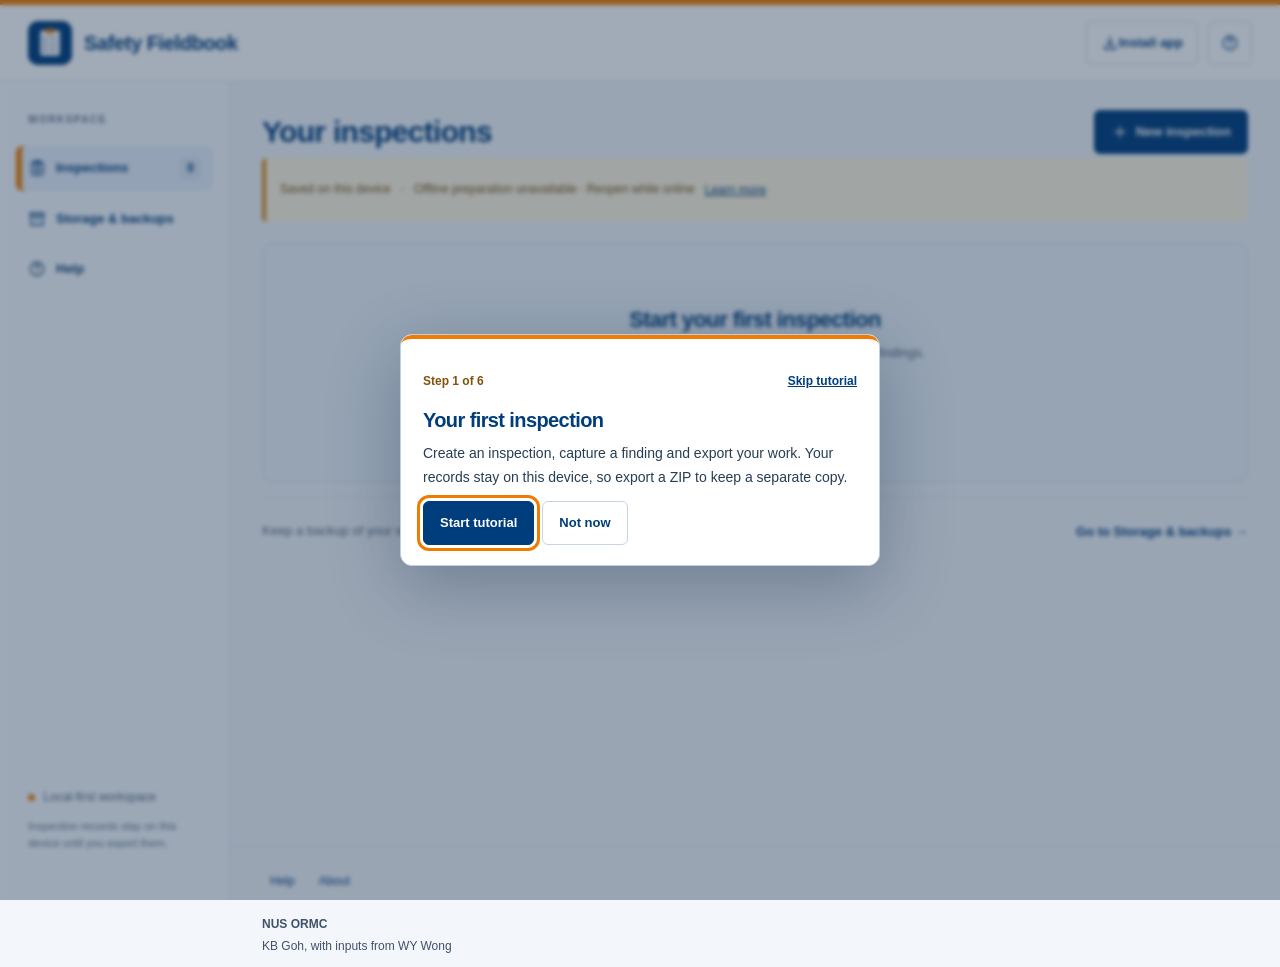
==== commit 83816393: "Simplify inspection transfer UX: index.html" ====
--- a/index.html
+++ b/index.html
@@ -1,6 +1,6 @@
-<!doctype html><html lang="en"><head><meta charset="utf-8"><meta name="viewport" content="width=device-width,initial-scale=1,viewport-fit=cover"><meta name="theme-color" content="#003D7C"><link rel="manifest" href="manifest.webmanifest"><link rel="icon" type="image/png" href="icon-rounded-192.png"><link rel="apple-touch-icon" href="apple-touch-icon.png"><meta name="apple-mobile-web-app-capable" content="yes"><meta name="apple-mobile-web-app-title" content="Fieldbook"><title>Safety Fieldbook</title><link rel="stylesheet" href="style.css"></head><body>
+<!doctype html><html lang="en"><head><meta charset="utf-8"><meta name="viewport" content="width=device-width,initial-scale=1,viewport-fit=cover"><meta name="theme-color" content="#003D7C"><link rel="manifest" href="manifest.webmanifest"><link rel="icon" type="image/png" href="icon-rounded-192.png"><link rel="apple-touch-icon" href="apple-touch-icon.png"><meta name="apple-mobile-web-app-capable" content="yes"><meta name="apple-mobile-web-app-title" content="Fieldbook"><meta name="application-version" content="1.4.0"><title>Safety Fieldbook</title><link rel="stylesheet" href="style.css"></head><body>
 <header class="app-header"><div class="brand-row"><a class="brand" href="./"><img class="mark" src="icon-rounded-192.png" width="44" height="44" alt=""> <span class="brand-name">Safety Fieldbook</span></a><button id="installApp" class="install-control" aria-controls="installHelp" aria-expanded="false" title="Install app or view installation instructions"><svg width="18" height="18" viewBox="0 0 24 24" aria-hidden="true" fill="none" stroke="currentColor" stroke-width="1.8"><path d="M12 3v12m-4-4 4 4 4-4M5 15v5h14v-5"/></svg><span id="installLabel">Install app</span></button><a class="header-help" href="help.html" aria-label="Help" title="Help"><svg class="ui-icon" width="18" height="18" viewBox="0 0 24 24" fill="none" stroke="currentColor" stroke-width="1.7" stroke-linecap="round" stroke-linejoin="round" aria-hidden="true" focusable="false"><circle cx="12" cy="12" r="9"/><path d="M9.5 9a2.5 2.5 0 0 1 5 0c0 2-2.5 2-2.5 4M12 17h.01"/></svg></a></div></header><aside aria-label="Workspace navigation"><div class="workspace">WORKSPACE</div><button class="nav active" id="inspectionsNav"><svg class="ui-icon" width="18" height="18" viewBox="0 0 24 24" fill="none" stroke="currentColor" stroke-width="1.7" stroke-linecap="round" stroke-linejoin="round" aria-hidden="true" focusable="false"><rect x="5" y="4" width="15" height="17" rx="2"/><path d="M9 3h7v4H9zM9 12h7M9 16h7"/></svg>Inspections <span id="navCount">0</span></button><button class="nav" id="storageNav"><svg class="ui-icon" width="18" height="18" viewBox="0 0 24 24" fill="none" stroke="currentColor" stroke-width="1.7" stroke-linecap="round" stroke-linejoin="round" aria-hidden="true" focusable="false"><path d="M4 8h16v12H4zM3 4h18v4H3zM10 12h4"/></svg>Storage & backups</button><a class="nav help-nav" href="help.html"><svg class="ui-icon" width="18" height="18" viewBox="0 0 24 24" fill="none" stroke="currentColor" stroke-width="1.7" stroke-linecap="round" stroke-linejoin="round" aria-hidden="true" focusable="false"><circle cx="12" cy="12" r="9"/><path d="M9.5 9a2.5 2.5 0 0 1 5 0c0 2-2.5 2-2.5 4M12 17h.01"/></svg>Help</a><div class="aside-bottom"><span class="local-dot"></span> Local-first workspace<p>Inspection records stay on this device until you export them.</p></div></aside>
-<div class="shell"><span id="crumb" hidden>Inspections</span><dialog id="appInfoDialog" aria-labelledby="appInfoTitle"><h2 id="appInfoTitle">Safety Fieldbook app</h2><div id="installTutorial"></div><p class="release-meta">Version 1.3.1 · <time datetime="2026-11-11">11 Nov 2026</time></p><details class="release-notes"><summary>What’s new in 1.3.1</summary><ul><li>Simpler A4 field notes with compact photo rows and clearer finding headings.</li><li>Shorter PDF and ZIP dialogs, with extra ZIP options tucked away.</li><li>Clear empty inspections and tidier mobile download actions.</li></ul></details><p id="installHelp">Open this app online once and wait for “Offline ready”. On iPhone or iPad: open in Safari, tap Share, then Add to Home Screen. On Android or desktop: use Install app or your browser’s install menu. Drafts and photos stay in this browser; export backups regularly.</p><p id="installMessage" role="status" aria-live="polite"></p><div class="actions"><button id="checkAppUpdate" type="button">Check for updates</button><button id="closeAppInfo" type="button" class="primary">Close</button></div></dialog><main>
+<div class="shell"><span id="crumb" hidden>Inspections</span><dialog id="appInfoDialog" aria-labelledby="appInfoTitle"><h2 id="appInfoTitle">Safety Fieldbook app</h2><div id="installTutorial"></div><p class="release-meta">Version 1.4.0 · <time datetime="2026-11-14">14 Nov 2026</time></p><details class="release-notes"><summary>What’s new in 1.4.0</summary><ul><li>Send an inspection directly to Report Studio using a QR code and the existing Compact ZIP.</li><li>Check matching device codes, follow transfer progress and wait for confirmation that the import is saved.</li><li>Clearer retry and ZIP fallback options. Original inspections and photographs stay on the phone.</li></ul></details><p id="installHelp">Open this app online once and wait for “Offline ready”. On iPhone or iPad: open in Safari, tap Share, then Add to Home Screen. On Android or desktop: use Install app or your browser’s install menu. Drafts and photos stay in this browser; export backups regularly.</p><p id="installMessage" role="status" aria-live="polite"></p><div class="actions"><button id="checkAppUpdate" type="button">Check for updates</button><button id="closeAppInfo" type="button" class="primary">Close</button></div></dialog><main>
 <button class="back inspection-back" id="inspectionBack" hidden><svg class="ui-icon" width="18" height="18" viewBox="0 0 24 24" fill="none" stroke="currentColor" stroke-width="1.7" stroke-linecap="round" stroke-linejoin="round" aria-hidden="true" focusable="false"><path d="m10 5-7 7 7 7M3 12h18"/></svg>All inspections</button><div class="page-heading"><div><div class="eyebrow">OBSERVE. RECORD. IMPROVE.</div><h1 id="pageTitle" tabindex="-1">Your inspections</h1><p id="pageSubtitle">A clearer picture of safety, one finding at a time.</p></div><button class="primary" id="newInspection"><svg class="ui-icon" width="18" height="18" viewBox="0 0 24 24" fill="none" stroke="currentColor" stroke-width="1.7" stroke-linecap="round" stroke-linejoin="round" aria-hidden="true" focusable="false"><path d="M12 5v14M5 12h14"/></svg>New inspection</button></div>
 <div id="pageStatus" class="page-status" aria-label="Saving and offline status"><span id="saveStatus" role="status" aria-live="polite">Opening local storage…</span><span class="status-separator" aria-hidden="true">·</span><span id="offlineStatus" role="status">Preparing offline app…</span><span id="networkStatus" hidden></span><button id="statusDetails" class="status-details" aria-controls="deviceStatusHelp" aria-expanded="false">Learn more</button><button id="updateApp" hidden>Update available</button></div><p id="deviceStatusHelp" hidden>Drafts and attachments are saved in this browser on this device. Export a ZIP for a backup. Offline ready means the app files are cached; cloud upload is unavailable. <a href="help.html#saving-offline">Saving and offline help</a></p><div id="tutorialHost"></div><p id="tutorialAnnouncement" class="sr-only" role="status" aria-live="polite"></p><div id="content"></div>
 </main><footer class="app-footer"><nav aria-label="Footer"><a href="help.html">Help</a><a href="help.html#about">About</a></nav><div class="footer-credit"><span>NUS ORMC</span><span>KB Goh, with inputs from WY Wong</span></div></footer></div>
--- a/style.css
+++ b/style.css
@@ -221,3 +221,5 @@
 @media(max-width:700px){.inspection-overview .overview-actions{display:grid;grid-template-columns:minmax(0,1fr);gap:10px}.inspection-overview .overview-actions button{width:100%;justify-content:center;margin:0}.inspection-meta{align-items:center}.inspection-overview .inspection-review{min-width:0}}
 
 .inspection-overview .inspection-meta{display:grid;grid-template-columns:minmax(0,1fr) auto;gap:4px 12px;text-align:left;align-items:start}.inspection-meta time,.inspection-meta>span{grid-column:1}.inspection-meta .edit-inspection-link{grid-column:2;grid-row:1 / span 2;align-self:center;margin:0}.inspection-overview .inspection-identity{min-width:0}
+
+.device-transfer{max-width:560px;width:calc(100% - 32px);max-height:90dvh;overflow:auto;box-sizing:border-box}.device-transfer video{width:100%;max-height:40vh}.device-transfer [data-qr] svg{display:block;width:min(100%,320px);height:auto;margin:12px auto;background:white}.device-transfer textarea{width:100%;box-sizing:border-box}.device-transfer [data-code]{font-size:1.4rem;font-weight:bold;font-family:monospace}.device-transfer button{margin:8px 8px 8px 0}.device-transfer progress{width:100%}
